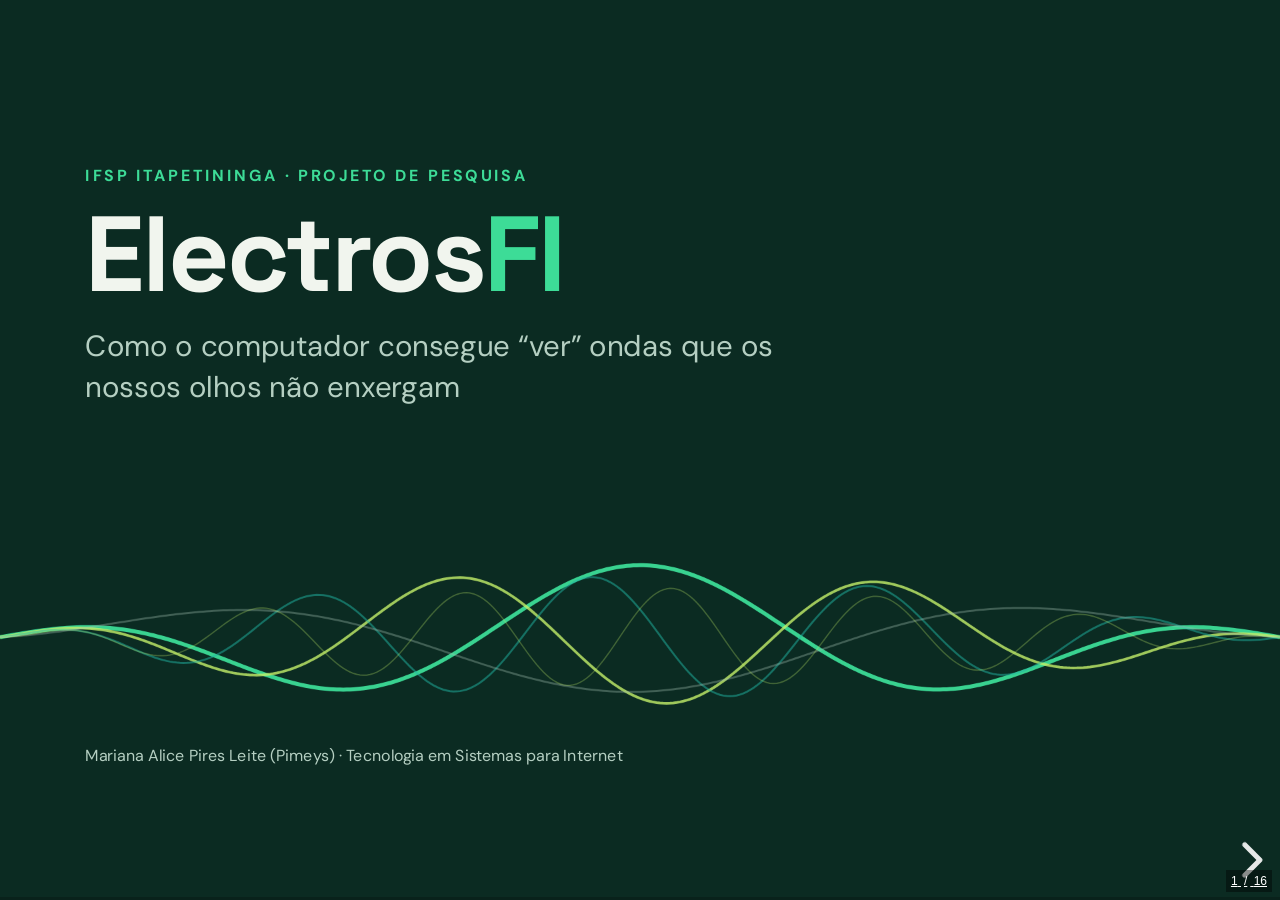
==== apresentacao.html @ 26f4701e "first commit" ====
<!doctype html>
<html lang="pt-BR">
<head>
  <meta charset="utf-8">
  <meta name="viewport" content="width=device-width, initial-scale=1">
  <title>ElectrosFI · Palestra para o Ensino Médio</title>
  <link rel="stylesheet" href="vendor/reveal/reset.css">
  <link rel="stylesheet" href="vendor/reveal/reveal.css">
  <link rel="stylesheet" href="assets/fontes.css">
  <link rel="stylesheet" href="assets/tema.css">
</head>
<body>
  <div class="reveal">
    <div class="slides">
      <section data-markdown>
<textarea data-template>
<!-- .slide: class="escuro capa" data-background-color="#0B2B22" -->

<div class="fundo-ondas"><canvas class="ondas-fundo" width="1920" height="1080" aria-hidden="true"></canvas></div>

<p class="eyebrow">IFSP Itapetininga · Projeto de pesquisa</p>

<h1 class="titulo-capa">Electros<span class="menta">FI</span></h1>

<p class="subtitulo">Como o computador consegue “ver” ondas que os nossos olhos não enxergam</p>

<p class="rodape">Mariana Alice Pires Leite (Pimeys) · Tecnologia em Sistemas para Internet</p>

Note:
(30 segundos) Oi gente, eu sou a Mariana, mas todo mundo me chama de Pimeys. Eu estudo Sistemas para Internet aqui no IFSP e faço parte de um projeto de pesquisa chamado ElectrosFI. Nos próximos quinze minutos eu vou mostrar como a gente faz o computador enxergar ondas que são invisíveis pra gente, e no final vocês vão ver ele funcionando de verdade.

---

<!-- .slide: class="destaque" data-background-color="#3DDC97" -->

<p class="eyebrow">Pergunta pra começar</p>

# Levanta a mão quem usou Wi-Fi hoje!

<p class="fragment grande">E quem mandou mensagem no celular? Ouviu rádio? Esquentou comida no micro-ondas?</p>

<p class="fragment caveat">Então você já usou ondas eletromagnéticas hoje.</p>

Note:
(45 segundos) Começo pedindo pra levantarem a mão. Quem usou Wi-Fi hoje? Depois clico e pergunto do celular, do rádio e do micro-ondas, deixando a turma ir levantando a mão. No último clique aparece a frase final e eu falo que todo mundo aqui já usou ondas eletromagnéticas hoje, mesmo sem perceber, e que o ElectrosFI é justamente sobre essas ondas.

---

<!-- .slide: class="claro" data-background-color="#F1F5EE" -->

<p class="eyebrow">O que são</p>

## Ondas invisíveis estão em todo lugar

<p class="lead">São energia viajando pelo espaço na velocidade da luz. O que muda de uma para outra é o tamanho da onda.</p>

<div class="espectro">
<div class="espectro-legenda"><span>ondas gigantes</span><span>ondas pequeninas</span></div>
<div class="espectro-barra"></div>
<div class="grade g5">
<div class="cartao"><h3>Rádio</h3><p>Estações de rádio e TV</p></div>
<div class="cartao realce"><h3>Micro-ondas</h3><p>Wi-Fi, celular e o forno</p></div>
<div class="cartao"><h3>Infravermelho</h3><p>Controle remoto e calor</p></div>
<div class="cartao"><h3>Luz visível</h3><p>Tudo o que você enxerga</p></div>
<div class="cartao"><h3>Raio-X</h3><p>Exames no hospital</p></div>
</div>
</div>

Note:
(45 segundos) Aqui eu mostro que rádio, Wi-Fi, controle remoto, a luz que a gente vê e o raio-X são todos a mesma coisa, ondas eletromagnéticas. A diferença é só o tamanho da onda. A luz visível é só esse pedacinho colorido da barra, então a maior parte dessas ondas a gente nem consegue ver. Destaco o Wi-Fi e o celular, que ficam na faixa das micro-ondas, porque foi o que eles acabaram de levantar a mão.

---

<!-- .slide: class="escuro" data-background-color="#0B2B22" -->

<p class="eyebrow">O problema</p>

## Testar na vida real custa caro

<div class="grade g2">
<div class="cartao">
<h3>Laboratório real</h3>
<p>Fabricar a peça, medir, descobrir que errou e fabricar tudo de novo.</p>
<span class="pill lima">Demora e gasta dinheiro</span>
</div>
<div class="cartao realce">
<h3>Laboratório virtual</h3>
<p>Desenhar no computador, simular, ajustar e simular de novo.</p>
<span class="pill">Testa quantas vezes quiser</span>
</div>
</div>

<p class="lead">Antenas, chips e fibras ópticas são simulados antes de existirem. <b>É isso que o ElectrosFI faz.</b></p>

Note:
(45 segundos) Imagina que vocês querem criar uma antena nova ou o cabo de fibra óptica que leva internet pra casa de vocês. Dá pra fabricar, testar e torcer pra dar certo, mas se der errado tem que fazer tudo de novo e isso custa tempo e dinheiro. Por isso engenheiros e cientistas usam simulação, que é como um laboratório dentro do computador onde dá pra errar à vontade. O ElectrosFI é um desses laboratórios virtuais.

---

<!-- .slide: class="escuro" data-background-color="#0B2B22" -->

<div class="lado-a-lado">
<div>
<p class="eyebrow">Como o computador faz</p>
<h2>Ele divide o espaço em blocos</h2>
<p class="lead">As ondas seguem quatro regras da física, as <b>Equações de Maxwell</b>. O computador corta o espaço em quadradinhos, igual ao mundo do Minecraft, e calcula cada bloco, um instante depois do outro.</p>
<p class="nota">No ElectrosFI, o 2D usa o método FDTD (biblioteca Meep) e o 3D usa o FEM (Gmsh e NGSolve).</p>
</div>
<figure>
<canvas class="sim sim-guia" width="120" height="68" aria-label="Simulação de uma onda presa num guia de onda reto"></canvas>
<figcaption><span class="ponto"></span> Rodando agora, a onda presa dentro de um guia de onda reto, o mesmo teste feito no ElectrosFI. Nas bordas, uma camada “de espuma” (PML) engole as ondas.</figcaption>
</figure>
</div>

Note:
(1 minuto e 15) As ondas obedecem a quatro equações bem famosas, as Equações de Maxwell. O computador não consegue resolver isso para o espaço inteiro de uma vez, então ele corta o espaço em blocos pequenininhos, igual ao Minecraft, e calcula bloco por bloco, um instante depois do outro. Do lado está uma simulação de verdade rodando dentro do slide. A faixa mais clara no meio é um guia de onda reto, um caminho feito pra prender a luz, e dá pra ver a onda andando presa dentro dele. Foi esse o teste que usamos pra validar o ElectrosFI em 2D, seguindo o tutorial oficial do Meep. Nas bordas a onda some porque existe uma camada que absorve tudo, chamada PML, que funciona como a espuma de um estúdio de música, impedindo o eco. No ElectrosFI o 2D usa o método FDTD, com a biblioteca Meep, e o 3D usa o método dos elementos finitos, com Gmsh e NGSolve.

---

<!-- .slide: class="claro" data-background-color="#F1F5EE" -->

<div class="lado-a-lado">
<div>
<p class="eyebrow">Por que precisa de um supercomputador?</p>
<h2>Em 3D, a conta explode</h2>
<p class="lead">Quanto mais detalhe a peça precisa, menores ficam os blocos e maior fica a malha. Em 3D isso cresce em todas as direções ao mesmo tempo.</p>
<div class="cartao inverso">
<p class="eyebrow">Resultado</p>
<p class="frase-forte">Uma simulação 3D bem detalhada pode exigir mais memória e processamento do que um computador comum tem.</p>
</div>
</div>
<figure>
<canvas class="sim malha-refina" width="792" height="446" aria-label="Animação de uma malha ficando cada vez mais fina"></canvas>
<figcaption><span class="ponto"></span> A mesma peça desenhada com blocos cada vez menores. Mais detalhe, mais blocos para calcular.</figcaption>
</figure>
</div>

Note:
(45 segundos) Na animação, a mesma peça redonda vai sendo desenhada com blocos cada vez menores. Com blocos grandes ela fica quadrada e feia, com blocos pequenos ela fica fiel, só que a quantidade de blocos cresce muito. Em 3D isso piora, porque cresce na largura, na altura e na profundidade ao mesmo tempo. Pergunto pra turma se o notebook ou o celular deles aguentaria isso, e explico que simulações 3D detalhadas podem precisar de bem mais memória e processamento do que um computador comum oferece. É aí que entra a próxima parte.

---

<!-- .slide: class="escuro" data-background-color="#0B2B22" -->

<p class="eyebrow">Então, o que é o ElectrosFI?</p>

## Um laboratório de ondas que abre no navegador

<div class="grade g3">
<div class="cartao">
<h3>Programa pago</h3>
<p>COMSOL e ANSYS. Licença cara e um computador muito potente.</p>
</div>
<div class="cartao">
<h3>Biblioteca de código</h3>
<p>Meep e NGSolve. Grátis, mas precisa instalar e usar pelo terminal.</p>
</div>
<div class="cartao realce">
<h3 class="menta">ElectrosFI</h3>
<p>Grátis, usa essas mesmas bibliotecas e abre direto no navegador.</p>
</div>
</div>

<p class="caveat">É tipo streaming, o filme roda longe e chega pronto na sua tela.</p>

Note:
(45 segundos) Hoje quem quer simular ondas tem dois caminhos. Ou paga caro por programas como COMSOL e ANSYS e ainda precisa de um computador muito forte, ou usa bibliotecas gratuitas como Meep e NGSolve, que são ótimas mas exigem instalar tudo e programar no terminal. O ElectrosFI junta o melhor dos dois. Ele usa essas bibliotecas gratuitas por baixo e entrega tudo pronto no navegador, num modelo chamado Software como Serviço, ou SaaS. Uso a comparação com streaming, o filme não fica guardado no celular deles, ele roda longe e chega pronto.

---

<!-- .slide: class="claro" data-background-color="#F1F5EE" -->

<p class="eyebrow">Por dentro</p>

## A viagem de uma simulação

<div class="fluxo">
<div class="cartao"><p class="passo">1</p><h3>A tela</h3><p>Você desenha a peça no navegador</p><p class="tec">Vue.js</p></div>
<span class="seta"></span>
<div class="cartao"><p class="passo">2</p><h3>O porteiro</h3><p>Recebe o pedido e manda para o lugar certo</p><p class="tec">Kong</p></div>
<span class="seta"></span>
<div class="cartao"><p class="passo">3</p><h3>O gerente</h3><p>Organiza o que precisa ser calculado</p><p class="tec">Node.js</p></div>
<span class="seta"></span>
<div class="cartao"><p class="passo">4</p><h3>As calculadoras</h3><p>Resolvem Maxwell em 2D ou em 3D</p><p class="tec">Python · Meep · NGSolve</p></div>
<span class="seta"></span>
<div class="cartao inverso"><p class="passo">5</p><h3>O resultado</h3><p>Volta como mapa de cores e fica guardado</p><p class="tec">MongoDB</p></div>
</div>

<p class="lead">Cada parte roda dentro de uma “caixinha” separada, chamada <b>contêiner Docker</b>. Guarda essa informação, ela vai ser importante.</p>

Note:
(1 minuto) O ElectrosFI é um sistema com várias partes, cada uma com um trabalho. A tela, feita em Vue.js, é onde a pessoa desenha. O Kong funciona como um porteiro, recebe os pedidos e manda pro lugar certo. O Node.js é o gerente que organiza o trabalho. As calculadoras são programas em Python, o Meep pra 2D e o NGSolve pra 3D. No fim o resultado volta como uma imagem colorida e fica guardado no banco de dados, o MongoDB. Cada parte roda numa caixinha separada chamada contêiner Docker, o que deixa o sistema funcionando igual em qualquer computador. Peço pra guardarem essa palavra, porque daqui a pouco ela vira o vilão da história.

---

<!-- .slide: class="escuro" data-background-color="#0B2B22" -->

<p class="eyebrow">O supercomputador do campus</p>

## Quatro servidores trabalhando juntos

<div class="grade g3">
<div class="cartao"><p class="numero">4</p><p>servidores Dell PowerEdge T550</p></div>
<div class="cartao"><p class="numero">64</p><p>núcleos de processamento Intel Xeon 4314</p></div>
<div class="cartao"><p class="numero">256 GB</p><p>de memória RAM</p></div>
</div>

<p class="lead">Cada servidor tem dois SSDs de 960 GB e roda Debian 12. Ligados em rede, eles formam um <b>cluster</b> de computação de alto desempenho (HPC).</p>

Note:
(45 segundos) Aqui no campus a gente tem um cluster, que é um grupo de computadores ligados em rede trabalhando como se fossem um só. São quatro servidores Dell PowerEdge, somando sessenta e quatro núcleos de processamento e duzentos e cinquenta e seis gigas de memória. Esses servidores foram adquiridos com um financiamento de pesquisa da SETEC do MEC e ficam aqui no IFSP. Um deles é o nó mestre, que conversa com a rede do campus, e os outros ficam numa rede interna só deles. Se der, vale convidar a turma pra conhecer a sala dos servidores depois.

---

<!-- .slide: class="escuro" data-background-color="#0B2B22" -->

<div class="lado-a-lado">
<div>
<p class="eyebrow">O plano</p>
<h2>Dividir para conquistar</h2>
<p class="lead">A simulação é cortada em pedaços e cada servidor calcula o seu pedaço <b>ao mesmo tempo</b>. Nas bordas, eles trocam mensagens para a onda continuar viajando. Essa conversa entre as máquinas se chama <b>MPI</b>.</p>
<p class="caveat pequena">Igual trabalho em grupo, cada um faz uma parte.</p>
</div>
<figure>
<canvas class="sim sim-servidores" width="792" height="446" aria-label="Simulação dividida entre três servidores"></canvas>
<figcaption><span class="ponto"></span> Cada cor é um servidor. A onda nasce no Servidor 1 e atravessa para os outros pelas bordas.</figcaption>
</figure>
</div>

Note:
(1 minuto) Esse é o segredo pra deixar tudo rápido. Em vez de um computador fazer tudo sozinho, a gente corta o espaço em pedaços e cada servidor cuida de um. Na animação dá pra ver a onda nascendo no pedaço do Servidor 1 e passando pros outros. Pra isso funcionar, as máquinas precisam conversar nas bordas, contando umas pras outras como a onda está ali, e essa conversa usa uma tecnologia chamada MPI. Os arquivos da simulação ficam numa pasta compartilhada entre todos, o NFS, e quem organiza a fila de trabalhos é o Slurm. Sugestão de dinâmica rápida, chamar três voluntários e pedir que cada um some uma fileira de números ao mesmo tempo, mostrando que em grupo termina antes.

---

<!-- .slide: class="claro" data-background-color="#F1F5EE" -->

<p class="eyebrow">Ciência de verdade</p>

## Nem tudo deu certo de primeira

<div class="grade g3">
<div class="cartao"><p class="status ok">✓ Deu certo</p><p>O ElectrosFI rodou 2D e 3D certinho em um computador só.</p></div>
<div class="cartao"><p class="status ok">✓ Deu certo</p><p>O cluster passou nos testes sozinho, com MPI, NFS e Slurm.</p></div>
<div class="cartao inverso"><p class="status alerta">! Travou</p><p>Juntando os dois, as caixinhas do Docker não conseguiam conversar entre servidores diferentes.</p></div>
</div>

<div class="cartao solucao">
<p><b>A solução em andamento</b> é trocar para o Apptainer, uma caixinha feita para supercomputadores, que conversa direto com a rede dos servidores e com o Slurm.</p>
</div>

Note:
(1 minuto) Essa parte eu gosto de contar porque mostra como a pesquisa funciona de verdade. Primeiro testamos o ElectrosFI num computador só e funcionou em 2D e em 3D. Depois testamos o cluster sozinho, a rede, o compartilhamento de arquivos e o Slurm, e também funcionou. Mas quando juntamos os dois, deu problema. Aquelas caixinhas do Docker são isoladas demais, cada uma só enxerga a rede do próprio computador, então as partes da simulação em servidores diferentes não conseguiam trocar mensagens pelo MPI, e ainda por cima o Docker deixa essa conversa mais lenta. Descobrir isso também é resultado, e virou trabalho apresentado em congresso. A saída que estamos seguindo é o Apptainer, um tipo de contêiner pensado pra supercomputadores. Mensagem pra turma, errar e entender o porquê faz parte da ciência.

---

<!-- .slide: class="escuro" data-background-color="#0B2B22" -->

<p class="eyebrow">Demonstração</p>

## Agora é ao vivo!

<div class="demo">
<div class="demo-passos">
<p class="destaque-menta">Prestem atenção em quatro coisas</p>
<div class="item"><span class="passo">1</span><p>Na área de desenho, criamos um guia de onda reto</p></div>
<div class="item"><span class="passo">2</span><p>Escolhemos o material e colocamos a fonte da onda</p></div>
<div class="item"><span class="passo">3</span><p>Mandamos simular e vemos a onda presa no guia</p></div>
<div class="item"><span class="passo">4</span><p>Abrimos o 3D, que ganha o eixo Z</p></div>
</div>
<div class="demo-janela">
<p class="icone grande-icone">▶</p>
<p>Trocar para a janela do ElectrosFI</p>
<p class="nota">Se a rede cair, rodar o vídeo gravado</p>
</div>
</div>

Note:
(2 minutos e meio) Antes de trocar de janela, leio as quatro coisas que eles devem observar, assim a turma sabe o que procurar. Entro com o login e abro o modo 2D. Mostro as partes da tela, as ferramentas, a lista de objetos, a área de desenho, o painel de propriedades e os materiais. Desenho o guia de onda reto, escolho o material, coloco a fonte e mando simular. Quando aparecer o resultado, comparo com a animação do slide da malha, a onda presa dentro do guia. Se der tempo, mostro a fonte com e sem a camada PML, porque sem ela a onda bate na borda e volta, bagunçando tudo. Depois abro o 3D, mostro que a tela é igual mas agora tem o eixo Z, e rodo pra mostrar o resultado com o método dos elementos finitos. Plano B, deixar no computador um vídeo curto gravado das simulações, caso a internet ou o servidor não respondam na hora.

---

<!-- .slide: class="claro" data-background-color="#F1F5EE" -->

<p class="eyebrow">O que vem por aí</p>

## Próximos passos

<div class="grade g2 proximos">
<div class="cartao"><p class="passo">1</p><h3>Rodar no cluster de verdade</h3><p>Adaptar a parte que faz as contas para usar o Apptainer e o Slurm, aproveitando os servidores que já foram testados.</p></div>
<div class="cartao realce"><p class="passo">2</p><h3>Otimizar os métodos numéricos</h3><p>O <b>Thomas</b> está integrando o <b>CUCO</b> para otimizar os métodos numéricos do ElectrosFI.</p></div>
<div class="cartao"><p class="passo">3</p><h3>Código aberto</h3><p>Publicar o repositório no GitHub para outras pessoas usarem, conferirem e ajudarem, seguindo a Ciência Aberta.</p></div>
<div class="cartao"><p class="passo">4</p><h3>Aberto para a comunidade</h3><p>Disponibilizar o simulador para estudantes e pesquisadores usarem direto do navegador.</p></div>
</div>

Note:
(1 minuto) Pra fechar a parte técnica, conto o que vem agora. O primeiro passo é adaptar a parte do ElectrosFI que faz as contas pra rodar no cluster usando o Apptainer e o Slurm, e também estamos avaliando ambientes Conda. Em paralelo, o Thomas está integrando o CUCO pra otimizar os métodos numéricos do simulador — ele vai explicar melhor no próximo slide. Também queremos publicar o código no GitHub, porque toda a documentação já foi pensada pra que outras pessoas consigam continuar o projeto, e no fim deixar o simulador disponível pra estudantes e pesquisadores usarem direto pelo navegador.

---

<!-- .slide: class="escuro" data-background-color="#0B2B22" -->

<p class="eyebrow">Com a palavra, Thomas</p>

## CUCO: o que é e como se aplica?

<div class="grade g2">
<div class="cartao realce"><h3>O que é o CUCO?</h3><p>Thomas apresenta a ideia e o papel do CUCO.</p></div>
<div class="cartao"><h3>Como entra no ElectrosFI?</h3><p>Integração aos métodos numéricos do simulador para otimizar os cálculos.</p></div>
</div>

Note:
(1 minuto) Passo a palavra ao Thomas para explicar, com suas próprias palavras, o que é o CUCO e que papel ele cumpre. Em seguida, ele mostra em que etapa dos métodos numéricos do ElectrosFI a integração acontece e como ela busca otimizar os cálculos. Se a integração ainda estiver em desenvolvimento, deixe claro que se trata de um trabalho em andamento.

---

<!-- .slide: class="escuro" data-background-color="#0B2B22" -->

<p class="eyebrow">Quem faz</p>

## Pesquisa feita aqui no IFSP

<div class="grade g3">
<div class="cartao"><h3>Mariana (Pimeys)</h3><p>Estudante de TSI, bolsista de Iniciação Tecnológica do CNPq</p></div>
<div class="cartao"><h3>Helber Henrique</h3><p>Estudante de TSI</p></div>
<div class="cartao"><h3>Prof. Dr. Carlos Henrique</h3><p>Orientador do projeto</p></div>
</div>

<div class="linha-apoio"><span class="pill claro-pill">Apoio CNPq · FAPESP · SETEC/MEC</span><p>Apresentado no Congresso de Iniciação Científica do IFSP, no Congresso de Iniciação Científica da Unicamp e no CONICT</p></div>

<p class="caveat">E vocês também podem fazer pesquisa aqui!</p>

Note:
(45 segundos) Apresento rapidinho quem faz o projeto. Eu, o Helber, que também estuda Sistemas para Internet, e o professor Carlos, que orienta a pesquisa. Minha bolsa é de Iniciação Tecnológica do CNPq e os servidores do cluster vieram de um financiamento da SETEC do MEC. O ElectrosFI já foi apresentado no congresso de iniciação científica aqui do campus, na Unicamp e no CONICT. A mensagem mais importante é que eu comecei como estudante igual a eles, e no IFSP dá pra entrar em projetos de pesquisa com bolsa. Vale falar pra procurarem os professores se tiverem interesse.

---

<!-- .slide: class="escuro capa" data-background-color="#0B2B22" -->

<div class="fundo-ondas"><canvas class="ondas-fundo" width="1920" height="1080" aria-hidden="true"></canvas></div>

<h1 class="titulo-capa">Obrigada!</h1>

<p class="subtitulo menta forte">Perguntas?</p>

<p class="contato">alice.mariana@aluno.ifsp.edu.br</p>

<p class="rodape">ElectrosFI · IFSP Câmpus Itapetininga</p>

Note:
(45 segundos) Agradeço e abro pra perguntas. Se ninguém perguntar, puxo uma pergunta minha, por exemplo, onde mais vocês acham que daria pra usar uma simulação dessas, e cito exemplos como antenas de celular, fibras ópticas e sensores.

</textarea>
</section>
    </div>
  </div>

  <script src="vendor/reveal/reveal.js"></script>
  <script src="vendor/reveal/plugin/markdown/markdown.js"></script>
  <script src="vendor/reveal/plugin/notes/notes.js"></script>
  <script src="assets/ondas.js"></script>
  <script>
    // Aberto direto do arquivo (duplo clique), o navegador bloqueia a leitura do slides.md.
    var precisaServidor = location.protocol === "file:" && document.querySelector('section[data-markdown="slides.md"]');
    if (precisaServidor) {
      var aviso = document.createElement("div");
      aviso.className = "aviso-arquivo";
      aviso.innerHTML = '<div><h1>Quase lá!</h1>' +
        '<p>O <code>index.html</code> precisa de um servidor local para ler o <code>slides.md</code>.</p>' +
        '<p>Para abrir com duplo clique, use o arquivo <code>apresentacao.html</code> (gerado com <code>python3 build.py</code>).</p>' +
        '<p>Ou rode <code>python3 -m http.server 8000</code> nesta pasta e acesse <code>http://localhost:8000</code>.</p>' +
        '<p>Veja o README.md para mais detalhes.</p></div>';
      document.body.appendChild(aviso);
    } else {
      Reveal.initialize({
        width: 1920,
        height: 1080,
        margin: 0,
        center: false,
        hash: true,
        slideNumber: "c/t",
        transition: "fade",
        backgroundTransition: "fade",
        pdfSeparateFragments: false,
        plugins: [RevealMarkdown, RevealNotes]
      }).then(function () {
        Ondas.iniciar(Reveal);
      });
    }
  </script>
</body>
</html>
---- vendor/reveal/reveal.css ----
/**
 * reveal.js 5.2.0
 * https://revealjs.com
 * MIT licensed
 *
 * Copyright (C) 2011-2024 Hakim El Hattab, https://hakim.se
 */

.reveal .r-stretch,.reveal .stretch{max-width:none;max-height:none}.reveal pre.r-stretch code,.reveal pre.stretch code{height:100%;max-height:100%;box-sizing:border-box}.reveal .r-fit-text{display:inline-block;white-space:nowrap}.reveal .r-stack{display:grid;grid-template-rows:100%}.reveal .r-stack>*{grid-area:1/1;margin:auto}.reveal .r-hstack,.reveal .r-vstack{display:flex}.reveal .r-hstack img,.reveal .r-hstack video,.reveal .r-vstack img,.reveal .r-vstack video{min-width:0;min-height:0;object-fit:contain}.reveal .r-vstack{flex-direction:column;align-items:center;justify-content:center}.reveal .r-hstack{flex-direction:row;align-items:center;justify-content:center}.reveal .items-stretch{align-items:stretch}.reveal .items-start{align-items:flex-start}.reveal .items-center{align-items:center}.reveal .items-end{align-items:flex-end}.reveal .justify-between{justify-content:space-between}.reveal .justify-around{justify-content:space-around}.reveal .justify-start{justify-content:flex-start}.reveal .justify-center{justify-content:center}.reveal .justify-end{justify-content:flex-end}html.reveal-full-page{width:100%;height:100%;height:100vh;height:calc(var(--vh,1vh) * 100);height:100dvh;overflow:hidden}.reveal-viewport{height:100%;overflow:hidden;position:relative;line-height:1;margin:0;background-color:#fff;color:#000;--r-controls-spacing:12px;--r-overlay-header-height:40px;--r-overlay-margin:0px;--r-overlay-padding:6px;--r-overlay-gap:5px}@media screen and (max-width:1024px),(max-height:768px){.reveal-viewport{--r-overlay-header-height:26px}}.reveal-viewport:fullscreen{top:0!important;left:0!important;width:100%!important;height:100%!important;transform:none!important}.reveal .fragment{transition:all .2s ease}.reveal .fragment:not(.custom){opacity:0;visibility:hidden;will-change:opacity}.reveal .fragment.visible{opacity:1;visibility:inherit}.reveal .fragment.disabled{transition:none}.reveal .fragment.grow{opacity:1;visibility:inherit}.reveal .fragment.grow.visible{transform:scale(1.3)}.reveal .fragment.shrink{opacity:1;visibility:inherit}.reveal .fragment.shrink.visible{transform:scale(.7)}.reveal .fragment.zoom-in{transform:scale(.1)}.reveal .fragment.zoom-in.visible{transform:none}.reveal .fragment.fade-out{opacity:1;visibility:inherit}.reveal .fragment.fade-out.visible{opacity:0;visibility:hidden}.reveal .fragment.semi-fade-out{opacity:1;visibility:inherit}.reveal .fragment.semi-fade-out.visible{opacity:.5;visibility:inherit}.reveal .fragment.strike{opacity:1;visibility:inherit}.reveal .fragment.strike.visible{text-decoration:line-through}.reveal .fragment.fade-up{transform:translate(0,40px)}.reveal .fragment.fade-up.visible{transform:translate(0,0)}.reveal .fragment.fade-down{transform:translate(0,-40px)}.reveal .fragment.fade-down.visible{transform:translate(0,0)}.reveal .fragment.fade-right{transform:translate(-40px,0)}.reveal .fragment.fade-right.visible{transform:translate(0,0)}.reveal .fragment.fade-left{transform:translate(40px,0)}.reveal .fragment.fade-left.visible{transform:translate(0,0)}.reveal .fragment.current-visible,.reveal .fragment.fade-in-then-out{opacity:0;visibility:hidden}.reveal .fragment.current-visible.current-fragment,.reveal .fragment.fade-in-then-out.current-fragment{opacity:1;visibility:inherit}.reveal .fragment.fade-in-then-semi-out{opacity:0;visibility:hidden}.reveal .fragment.fade-in-then-semi-out.visible{opacity:.5;visibility:inherit}.reveal .fragment.fade-in-then-semi-out.current-fragment{opacity:1;visibility:inherit}.reveal .fragment.highlight-blue,.reveal .fragment.highlight-current-blue,.reveal .fragment.highlight-current-green,.reveal .fragment.highlight-current-red,.reveal .fragment.highlight-green,.reveal .fragment.highlight-red{opacity:1;visibility:inherit}.reveal .fragment.highlight-red.visible{color:#ff2c2d}.reveal .fragment.highlight-green.visible{color:#17ff2e}.reveal .fragment.highlight-blue.visible{color:#1b91ff}.reveal .fragment.highlight-current-red.current-fragment{color:#ff2c2d}.reveal .fragment.highlight-current-green.current-fragment{color:#17ff2e}.reveal .fragment.highlight-current-blue.current-fragment{color:#1b91ff}.reveal:after{content:"";font-style:italic}.reveal iframe{z-index:1}.reveal a{position:relative}@keyframes bounce-right{0%,10%,25%,40%,50%{transform:translateX(0)}20%{transform:translateX(10px)}30%{transform:translateX(-5px)}}@keyframes bounce-left{0%,10%,25%,40%,50%{transform:translateX(0)}20%{transform:translateX(-10px)}30%{transform:translateX(5px)}}@keyframes bounce-down{0%,10%,25%,40%,50%{transform:translateY(0)}20%{transform:translateY(10px)}30%{transform:translateY(-5px)}}.reveal .controls{display:none;position:absolute;top:auto;bottom:var(--r-controls-spacing);right:var(--r-controls-spacing);left:auto;z-index:11;color:#000;pointer-events:none;font-size:10px}.reveal .controls button{position:absolute;padding:0;background-color:transparent;border:0;outline:0;cursor:pointer;color:currentColor;transform:scale(.9999);transition:color .2s ease,opacity .2s ease,transform .2s ease;z-index:2;pointer-events:auto;font-size:inherit;visibility:hidden;opacity:0;-webkit-appearance:none;-webkit-tap-highlight-color:transparent}.reveal .controls .controls-arrow:after,.reveal .controls .controls-arrow:before{content:"";position:absolute;top:0;left:0;width:2.6em;height:.5em;border-radius:.25em;background-color:currentColor;transition:all .15s ease,background-color .8s ease;transform-origin:.2em 50%;will-change:transform}.reveal .controls .controls-arrow{position:relative;width:3.6em;height:3.6em}.reveal .controls .controls-arrow:before{transform:translateX(.5em) translateY(1.55em) rotate(45deg)}.reveal .controls .controls-arrow:after{transform:translateX(.5em) translateY(1.55em) rotate(-45deg)}.reveal .controls .controls-arrow:hover:before{transform:translateX(.5em) translateY(1.55em) rotate(40deg)}.reveal .controls .controls-arrow:hover:after{transform:translateX(.5em) translateY(1.55em) rotate(-40deg)}.reveal .controls .controls-arrow:active:before{transform:translateX(.5em) translateY(1.55em) rotate(36deg)}.reveal .controls .controls-arrow:active:after{transform:translateX(.5em) translateY(1.55em) rotate(-36deg)}.reveal .controls .navigate-left{right:6.4em;bottom:3.2em;transform:translateX(-10px)}.reveal .controls .navigate-left.highlight{animation:bounce-left 2s 50 both ease-out}.reveal .controls .navigate-right{right:0;bottom:3.2em;transform:translateX(10px)}.reveal .controls .navigate-right .controls-arrow{transform:rotate(180deg)}.reveal .controls .navigate-right.highlight{animation:bounce-right 2s 50 both ease-out}.reveal .controls .navigate-up{right:3.2em;bottom:6.4em;transform:translateY(-10px)}.reveal .controls .navigate-up .controls-arrow{transform:rotate(90deg)}.reveal .controls .navigate-down{right:3.2em;bottom:-1.4em;padding-bottom:1.4em;transform:translateY(10px)}.reveal .controls .navigate-down .controls-arrow{transform:rotate(-90deg)}.reveal .controls .navigate-down.highlight{animation:bounce-down 2s 50 both ease-out}.reveal .controls[data-controls-back-arrows=faded] .navigate-up.enabled{opacity:.3}.reveal .controls[data-controls-back-arrows=faded] .navigate-up.enabled:hover{opacity:1}.reveal .controls[data-controls-back-arrows=hidden] .navigate-up.enabled{opacity:0;visibility:hidden}.reveal .controls .enabled{visibility:visible;opacity:.9;cursor:pointer;transform:none}.reveal .controls .enabled.fragmented{opacity:.5}.reveal .controls .enabled.fragmented:hover,.reveal .controls .enabled:hover{opacity:1}.reveal:not(.rtl) .controls[data-controls-back-arrows=faded] .navigate-left.enabled{opacity:.3}.reveal:not(.rtl) .controls[data-controls-back-arrows=faded] .navigate-left.enabled:hover{opacity:1}.reveal:not(.rtl) .controls[data-controls-back-arrows=hidden] .navigate-left.enabled{opacity:0;visibility:hidden}.reveal.rtl .controls[data-controls-back-arrows=faded] .navigate-right.enabled{opacity:.3}.reveal.rtl .controls[data-controls-back-arrows=faded] .navigate-right.enabled:hover{opacity:1}.reveal.rtl .controls[data-controls-back-arrows=hidden] .navigate-right.enabled{opacity:0;visibility:hidden}.reveal[data-navigation-mode=linear].has-horizontal-slides .navigate-down,.reveal[data-navigation-mode=linear].has-horizontal-slides .navigate-up{display:none}.reveal:not(.has-vertical-slides) .controls .navigate-left,.reveal[data-navigation-mode=linear].has-horizontal-slides .navigate-left{bottom:1.4em;right:5.5em}.reveal:not(.has-vertical-slides) .controls .navigate-right,.reveal[data-navigation-mode=linear].has-horizontal-slides .navigate-right{bottom:1.4em;right:.5em}.reveal:not(.has-horizontal-slides) .controls .navigate-up{right:1.4em;bottom:5em}.reveal:not(.has-horizontal-slides) .controls .navigate-down{right:1.4em;bottom:.5em}.reveal.has-dark-background .controls{color:#fff}.reveal.has-light-background .controls{color:#000}.reveal.no-hover .controls .controls-arrow:active:before,.reveal.no-hover .controls .controls-arrow:hover:before{transform:translateX(.5em) translateY(1.55em) rotate(45deg)}.reveal.no-hover .controls .controls-arrow:active:after,.reveal.no-hover .controls .controls-arrow:hover:after{transform:translateX(.5em) translateY(1.55em) rotate(-45deg)}@media screen and (min-width:500px){.reveal-viewport{--r-controls-spacing:0.8em}.reveal .controls[data-controls-layout=edges]{top:0;right:0;bottom:0;left:0}.reveal .controls[data-controls-layout=edges] .navigate-down,.reveal .controls[data-controls-layout=edges] .navigate-left,.reveal .controls[data-controls-layout=edges] .navigate-right,.reveal .controls[data-controls-layout=edges] .navigate-up{bottom:auto;right:auto}.reveal .controls[data-controls-layout=edges] .navigate-left{top:50%;left:var(--r-controls-spacing);margin-top:-1.8em}.reveal .controls[data-controls-layout=edges] .navigate-right{top:50%;right:var(--r-controls-spacing);margin-top:-1.8em}.reveal .controls[data-controls-layout=edges] .navigate-up{top:var(--r-controls-spacing);left:50%;margin-left:-1.8em}.reveal .controls[data-controls-layout=edges] .navigate-down{bottom:calc(var(--r-controls-spacing) - 1.4em + .3em);left:50%;margin-left:-1.8em}}.reveal .progress{position:absolute;display:none;height:3px;width:100%;bottom:0;left:0;z-index:10;background-color:rgba(0,0,0,.2);color:#fff}.reveal .progress:after{content:"";display:block;position:absolute;height:10px;width:100%;top:-10px}.reveal .progress span{display:block;height:100%;width:100%;background-color:currentColor;transition:transform .8s cubic-bezier(.26,.86,.44,.985);transform-origin:0 0;transform:scaleX(0)}.reveal .slide-number{position:absolute;display:block;right:8px;bottom:8px;z-index:31;font-family:Helvetica,sans-serif;font-size:12px;line-height:1;color:#fff;background-color:rgba(0,0,0,.4);padding:5px}.reveal .slide-number a{color:currentColor}.reveal .slide-number-delimiter{margin:0 3px}.reveal{position:relative;width:100%;height:100%;overflow:hidden;touch-action:pinch-zoom}.reveal.embedded{touch-action:pan-y}.reveal.embedded.is-vertical-slide{touch-action:none}.reveal .slides{position:absolute;width:100%;height:100%;top:0;right:0;bottom:0;left:0;margin:auto;pointer-events:none;overflow:visible;z-index:1;text-align:center;perspective:600px;perspective-origin:50% 40%}.reveal .slides>section{perspective:600px}.reveal .slides>section,.reveal .slides>section>section{display:none;position:absolute;width:100%;pointer-events:auto;z-index:10;transform-style:flat;transition:transform-origin .8s cubic-bezier(.26,.86,.44,.985),transform .8s cubic-bezier(.26,.86,.44,.985),visibility .8s cubic-bezier(.26,.86,.44,.985),opacity .8s cubic-bezier(.26,.86,.44,.985)}.reveal[data-transition-speed=fast] .slides section{transition-duration:.4s}.reveal[data-transition-speed=slow] .slides section{transition-duration:1.2s}.reveal .slides section[data-transition-speed=fast]{transition-duration:.4s}.reveal .slides section[data-transition-speed=slow]{transition-duration:1.2s}.reveal .slides>section.stack{padding-top:0;padding-bottom:0;pointer-events:none;height:100%}.reveal .slides>section.present,.reveal .slides>section>section.present{display:block;z-index:11;opacity:1}.reveal .slides>section:empty,.reveal .slides>section>section:empty,.reveal .slides>section>section[data-background-interactive],.reveal .slides>section[data-background-interactive]{pointer-events:none}.reveal.center,.reveal.center .slides,.reveal.center .slides section{min-height:0!important}.reveal .slides>section:not(.present),.reveal .slides>section>section:not(.present){pointer-events:none}.reveal.overview .slides>section,.reveal.overview .slides>section>section{pointer-events:auto}.reveal .slides>section.future,.reveal .slides>section.future>section,.reveal .slides>section.past,.reveal .slides>section.past>section,.reveal .slides>section>section.future,.reveal .slides>section>section.past{opacity:0}.reveal .slides>section[data-transition=slide].past,.reveal .slides>section[data-transition~=slide-out].past,.reveal.slide .slides>section:not([data-transition]).past{transform:translate(-150%,0)}.reveal .slides>section[data-transition=slide].future,.reveal .slides>section[data-transition~=slide-in].future,.reveal.slide .slides>section:not([data-transition]).future{transform:translate(150%,0)}.reveal .slides>section>section[data-transition=slide].past,.reveal .slides>section>section[data-transition~=slide-out].past,.reveal.slide .slides>section>section:not([data-transition]).past{transform:translate(0,-150%)}.reveal .slides>section>section[data-transition=slide].future,.reveal .slides>section>section[data-transition~=slide-in].future,.reveal.slide .slides>section>section:not([data-transition]).future{transform:translate(0,150%)}.reveal .slides>section[data-transition=linear].past,.reveal .slides>section[data-transition~=linear-out].past,.reveal.linear .slides>section:not([data-transition]).past{transform:translate(-150%,0)}.reveal .slides>section[data-transition=linear].future,.reveal .slides>section[data-transition~=linear-in].future,.reveal.linear .slides>section:not([data-transition]).future{transform:translate(150%,0)}.reveal .slides>section>section[data-transition=linear].past,.reveal .slides>section>section[data-transition~=linear-out].past,.reveal.linear .slides>section>section:not([data-transition]).past{transform:translate(0,-150%)}.reveal .slides>section>section[data-transition=linear].future,.reveal .slides>section>section[data-transition~=linear-in].future,.reveal.linear .slides>section>section:not([data-transition]).future{transform:translate(0,150%)}.reveal .slides section[data-transition=default].stack,.reveal.default .slides section.stack{transform-style:preserve-3d}.reveal .slides>section[data-transition=default].past,.reveal .slides>section[data-transition~=default-out].past,.reveal.default .slides>section:not([data-transition]).past{transform:translate3d(-100%,0,0) rotateY(-90deg) translate3d(-100%,0,0)}.reveal .slides>section[data-transition=default].future,.reveal .slides>section[data-transition~=default-in].future,.reveal.default .slides>section:not([data-transition]).future{transform:translate3d(100%,0,0) rotateY(90deg) translate3d(100%,0,0)}.reveal .slides>section>section[data-transition=default].past,.reveal .slides>section>section[data-transition~=default-out].past,.reveal.default .slides>section>section:not([data-transition]).past{transform:translate3d(0,-300px,0) rotateX(70deg) translate3d(0,-300px,0)}.reveal .slides>section>section[data-transition=default].future,.reveal .slides>section>section[data-transition~=default-in].future,.reveal.default .slides>section>section:not([data-transition]).future{transform:translate3d(0,300px,0) rotateX(-70deg) translate3d(0,300px,0)}.reveal .slides section[data-transition=convex].stack,.reveal.convex .slides section.stack{transform-style:preserve-3d}.reveal .slides>section[data-transition=convex].past,.reveal .slides>section[data-transition~=convex-out].past,.reveal.convex .slides>section:not([data-transition]).past{transform:translate3d(-100%,0,0) rotateY(-90deg) translate3d(-100%,0,0)}.reveal .slides>section[data-transition=convex].future,.reveal .slides>section[data-transition~=convex-in].future,.reveal.convex .slides>section:not([data-transition]).future{transform:translate3d(100%,0,0) rotateY(90deg) translate3d(100%,0,0)}.reveal .slides>section>section[data-transition=convex].past,.reveal .slides>section>section[data-transition~=convex-out].past,.reveal.convex .slides>section>section:not([data-transition]).past{transform:translate3d(0,-300px,0) rotateX(70deg) translate3d(0,-300px,0)}.reveal .slides>section>section[data-transition=convex].future,.reveal .slides>section>section[data-transition~=convex-in].future,.reveal.convex .slides>section>section:not([data-transition]).future{transform:translate3d(0,300px,0) rotateX(-70deg) translate3d(0,300px,0)}.reveal .slides section[data-transition=concave].stack,.reveal.concave .slides section.stack{transform-style:preserve-3d}.reveal .slides>section[data-transition=concave].past,.reveal .slides>section[data-transition~=concave-out].past,.reveal.concave .slides>section:not([data-transition]).past{transform:translate3d(-100%,0,0) rotateY(90deg) translate3d(-100%,0,0)}.reveal .slides>section[data-transition=concave].future,.reveal .slides>section[data-transition~=concave-in].future,.reveal.concave .slides>section:not([data-transition]).future{transform:translate3d(100%,0,0) rotateY(-90deg) translate3d(100%,0,0)}.reveal .slides>section>section[data-transition=concave].past,.reveal .slides>section>section[data-transition~=concave-out].past,.reveal.concave .slides>section>section:not([data-transition]).past{transform:translate3d(0,-80%,0) rotateX(-70deg) translate3d(0,-80%,0)}.reveal .slides>section>section[data-transition=concave].future,.reveal .slides>section>section[data-transition~=concave-in].future,.reveal.concave .slides>section>section:not([data-transition]).future{transform:translate3d(0,80%,0) rotateX(70deg) translate3d(0,80%,0)}.reveal .slides section[data-transition=zoom],.reveal.zoom .slides section:not([data-transition]){transition-timing-function:ease}.reveal .slides>section[data-transition=zoom].past,.reveal .slides>section[data-transition~=zoom-out].past,.reveal.zoom .slides>section:not([data-transition]).past{visibility:hidden;transform:scale(16)}.reveal .slides>section[data-transition=zoom].future,.reveal .slides>section[data-transition~=zoom-in].future,.reveal.zoom .slides>section:not([data-transition]).future{visibility:hidden;transform:scale(.2)}.reveal .slides>section>section[data-transition=zoom].past,.reveal .slides>section>section[data-transition~=zoom-out].past,.reveal.zoom .slides>section>section:not([data-transition]).past{transform:scale(16)}.reveal .slides>section>section[data-transition=zoom].future,.reveal .slides>section>section[data-transition~=zoom-in].future,.reveal.zoom .slides>section>section:not([data-transition]).future{transform:scale(.2)}.reveal.cube .slides{perspective:1300px}.reveal.cube .slides section{padding:30px;min-height:700px;backface-visibility:hidden;box-sizing:border-box;transform-style:preserve-3d}.reveal.center.cube .slides section{min-height:0}.reveal.cube .slides section:not(.stack):before{content:"";position:absolute;display:block;width:100%;height:100%;left:0;top:0;background:rgba(0,0,0,.1);border-radius:4px;transform:translateZ(-20px)}.reveal.cube .slides section:not(.stack):after{content:"";position:absolute;display:block;width:90%;height:30px;left:5%;bottom:0;background:0 0;z-index:1;border-radius:4px;box-shadow:0 95px 25px rgba(0,0,0,.2);transform:translateZ(-90px) rotateX(65deg)}.reveal.cube .slides>section.stack{padding:0;background:0 0}.reveal.cube .slides>section.past{transform-origin:100% 0;transform:translate3d(-100%,0,0) rotateY(-90deg)}.reveal.cube .slides>section.future{transform-origin:0 0;transform:translate3d(100%,0,0) rotateY(90deg)}.reveal.cube .slides>section>section.past{transform-origin:0 100%;transform:translate3d(0,-100%,0) rotateX(90deg)}.reveal.cube .slides>section>section.future{transform-origin:0 0;transform:translate3d(0,100%,0) rotateX(-90deg)}.reveal.page .slides{perspective-origin:0 50%;perspective:3000px}.reveal.page .slides section{padding:30px;min-height:700px;box-sizing:border-box;transform-style:preserve-3d}.reveal.page .slides section.past{z-index:12}.reveal.page .slides section:not(.stack):before{content:"";position:absolute;display:block;width:100%;height:100%;left:0;top:0;background:rgba(0,0,0,.1);transform:translateZ(-20px)}.reveal.page .slides section:not(.stack):after{content:"";position:absolute;display:block;width:90%;height:30px;left:5%;bottom:0;background:0 0;z-index:1;border-radius:4px;box-shadow:0 95px 25px rgba(0,0,0,.2);transform:translateZ(-90px) rotateX(65deg)}.reveal.page .slides>section.stack{padding:0;background:0 0}.reveal.page .slides>section.past{transform-origin:0 0;transform:translate3d(-40%,0,0) rotateY(-80deg)}.reveal.page .slides>section.future{transform-origin:100% 0;transform:translate3d(0,0,0)}.reveal.page .slides>section>section.past{transform-origin:0 0;transform:translate3d(0,-40%,0) rotateX(80deg)}.reveal.page .slides>section>section.future{transform-origin:0 100%;transform:translate3d(0,0,0)}.reveal .slides section[data-transition=fade],.reveal.fade .slides section:not([data-transition]),.reveal.fade .slides>section>section:not([data-transition]){transform:none;transition:opacity .5s}.reveal.fade.overview .slides section,.reveal.fade.overview .slides>section>section{transition:none}.reveal .slides section[data-transition=none],.reveal.none .slides section:not([data-transition]){transform:none;transition:none}.reveal .pause-overlay{position:absolute;top:0;left:0;width:100%;height:100%;background:#000;visibility:hidden;opacity:0;z-index:100;transition:all 1s ease}.reveal .pause-overlay .resume-button{position:absolute;bottom:20px;right:20px;color:#ccc;border-radius:2px;padding:6px 14px;border:2px solid #ccc;font-size:16px;background:0 0;cursor:pointer}.reveal .pause-overlay .resume-button:hover{color:#fff;border-color:#fff}.reveal.paused .pause-overlay{visibility:visible;opacity:1}.reveal .no-transition,.reveal .no-transition *,.reveal .slides.disable-slide-transitions section{transition:none!important}.reveal .slides.disable-slide-transitions section{transform:none!important}.reveal .backgrounds{position:absolute;width:100%;height:100%;top:0;left:0;perspective:600px}.reveal .slide-background{display:none;position:absolute;width:100%;height:100%;opacity:0;visibility:hidden;overflow:hidden;background-color:rgba(0,0,0,0);transition:all .8s cubic-bezier(.26,.86,.44,.985)}.reveal .slide-background-content{position:absolute;width:100%;height:100%;background-position:50% 50%;background-repeat:no-repeat;background-size:cover}.reveal .slide-background.stack{display:block}.reveal .slide-background.present{opacity:1;visibility:visible;z-index:2}.print-pdf .reveal .slide-background{opacity:1!important;visibility:visible!important}.reveal .slide-background video{position:absolute;width:100%;height:100%;max-width:none;max-height:none;top:0;left:0;object-fit:cover}.reveal .slide-background[data-background-size=contain] video{object-fit:contain}.reveal>.backgrounds .slide-background[data-background-transition=none],.reveal[data-background-transition=none]>.backgrounds .slide-background:not([data-background-transition]){transition:none}.reveal>.backgrounds .slide-background[data-background-transition=slide],.reveal[data-background-transition=slide]>.backgrounds .slide-background:not([data-background-transition]){opacity:1}.reveal>.backgrounds .slide-background.past[data-background-transition=slide],.reveal[data-background-transition=slide]>.backgrounds .slide-background.past:not([data-background-transition]){transform:translate(-100%,0)}.reveal>.backgrounds .slide-background.future[data-background-transition=slide],.reveal[data-background-transition=slide]>.backgrounds .slide-background.future:not([data-background-transition]){transform:translate(100%,0)}.reveal>.backgrounds .slide-background>.slide-background.past[data-background-transition=slide],.reveal[data-background-transition=slide]>.backgrounds .slide-background>.slide-background.past:not([data-background-transition]){transform:translate(0,-100%)}.reveal>.backgrounds .slide-background>.slide-background.future[data-background-transition=slide],.reveal[data-background-transition=slide]>.backgrounds .slide-background>.slide-background.future:not([data-background-transition]){transform:translate(0,100%)}.reveal>.backgrounds .slide-background.past[data-background-transition=convex],.reveal[data-background-transition=convex]>.backgrounds .slide-background.past:not([data-background-transition]){opacity:0;transform:translate3d(-100%,0,0) rotateY(-90deg) translate3d(-100%,0,0)}.reveal>.backgrounds .slide-background.future[data-background-transition=convex],.reveal[data-background-transition=convex]>.backgrounds .slide-background.future:not([data-background-transition]){opacity:0;transform:translate3d(100%,0,0) rotateY(90deg) translate3d(100%,0,0)}.reveal>.backgrounds .slide-background>.slide-background.past[data-background-transition=convex],.reveal[data-background-transition=convex]>.backgrounds .slide-background>.slide-background.past:not([data-background-transition]){opacity:0;transform:translate3d(0,-100%,0) rotateX(90deg) translate3d(0,-100%,0)}.reveal>.backgrounds .slide-background>.slide-background.future[data-background-transition=convex],.reveal[data-background-transition=convex]>.backgrounds .slide-background>.slide-background.future:not([data-background-transition]){opacity:0;transform:translate3d(0,100%,0) rotateX(-90deg) translate3d(0,100%,0)}.reveal>.backgrounds .slide-background.past[data-background-transition=concave],.reveal[data-background-transition=concave]>.backgrounds .slide-background.past:not([data-background-transition]){opacity:0;transform:translate3d(-100%,0,0) rotateY(90deg) translate3d(-100%,0,0)}.reveal>.backgrounds .slide-background.future[data-background-transition=concave],.reveal[data-background-transition=concave]>.backgrounds .slide-background.future:not([data-background-transition]){opacity:0;transform:translate3d(100%,0,0) rotateY(-90deg) translate3d(100%,0,0)}.reveal>.backgrounds .slide-background>.slide-background.past[data-background-transition=concave],.reveal[data-background-transition=concave]>.backgrounds .slide-background>.slide-background.past:not([data-background-transition]){opacity:0;transform:translate3d(0,-100%,0) rotateX(-90deg) translate3d(0,-100%,0)}.reveal>.backgrounds .slide-background>.slide-background.future[data-background-transition=concave],.reveal[data-background-transition=concave]>.backgrounds .slide-background>.slide-background.future:not([data-background-transition]){opacity:0;transform:translate3d(0,100%,0) rotateX(90deg) translate3d(0,100%,0)}.reveal>.backgrounds .slide-background[data-background-transition=zoom],.reveal[data-background-transition=zoom]>.backgrounds .slide-background:not([data-background-transition]){transition-timing-function:ease}.reveal>.backgrounds .slide-background.past[data-background-transition=zoom],.reveal[data-background-transition=zoom]>.backgrounds .slide-background.past:not([data-background-transition]){opacity:0;visibility:hidden;transform:scale(16)}.reveal>.backgrounds .slide-background.future[data-background-transition=zoom],.reveal[data-background-transition=zoom]>.backgrounds .slide-background.future:not([data-background-transition]){opacity:0;visibility:hidden;transform:scale(.2)}.reveal>.backgrounds .slide-background>.slide-background.past[data-background-transition=zoom],.reveal[data-background-transition=zoom]>.backgrounds .slide-background>.slide-background.past:not([data-background-transition]){opacity:0;visibility:hidden;transform:scale(16)}.reveal>.backgrounds .slide-background>.slide-background.future[data-background-transition=zoom],.reveal[data-background-transition=zoom]>.backgrounds .slide-background>.slide-background.future:not([data-background-transition]){opacity:0;visibility:hidden;transform:scale(.2)}.reveal[data-transition-speed=fast]>.backgrounds .slide-background{transition-duration:.4s}.reveal[data-transition-speed=slow]>.backgrounds .slide-background{transition-duration:1.2s}.reveal [data-auto-animate-target^=unmatched]{will-change:opacity}.reveal section[data-auto-animate]:not(.stack):not([data-auto-animate=running]) [data-auto-animate-target^=unmatched]{opacity:0}.reveal.overview{perspective-origin:50% 50%;perspective:700px}.reveal.overview .slides section{height:100%;top:0!important;opacity:1!important;overflow:hidden;visibility:visible!important;cursor:pointer;box-sizing:border-box}.reveal.overview .slides section.present,.reveal.overview .slides section:hover{outline:10px solid rgba(150,150,150,.4);outline-offset:10px}.reveal.overview .slides section .fragment{opacity:1;transition:none}.reveal.overview .slides section:after,.reveal.overview .slides section:before{display:none!important}.reveal.overview .slides>section.stack{padding:0;top:0!important;background:0 0;outline:0;overflow:visible}.reveal.overview .backgrounds{perspective:inherit}.reveal.overview .backgrounds .slide-background{opacity:1;visibility:visible;outline:10px solid rgba(150,150,150,.1);outline-offset:10px}.reveal.overview .backgrounds .slide-background.stack{overflow:visible}.reveal.overview .slides section,.reveal.overview-deactivating .slides section{transition:none}.reveal.overview .backgrounds .slide-background,.reveal.overview-deactivating .backgrounds .slide-background{transition:none}.reveal.rtl .slides,.reveal.rtl .slides h1,.reveal.rtl .slides h2,.reveal.rtl .slides h3,.reveal.rtl .slides h4,.reveal.rtl .slides h5,.reveal.rtl .slides h6{direction:rtl;font-family:sans-serif}.reveal.rtl code,.reveal.rtl pre{direction:ltr}.reveal.rtl ol,.reveal.rtl ul{text-align:right}.reveal.rtl .progress span{transform-origin:100% 0}.reveal.has-parallax-background .backgrounds{transition:all .8s ease}.reveal.has-parallax-background[data-transition-speed=fast] .backgrounds{transition-duration:.4s}.reveal.has-parallax-background[data-transition-speed=slow] .backgrounds{transition-duration:1.2s}@keyframes fade-in{from{opacity:0}to{opacity:1}}@keyframes scale-up{from{transform:scale(.95)}to{transform:scale(1)}}.reveal [data-preview-image],.reveal [data-preview-link]:not(a):not([data-preview-link=false]),.reveal [data-preview-video]{cursor:zoom-in}.r-overlay{position:absolute;top:var(--r-overlay-margin);right:var(--r-overlay-margin);bottom:var(--r-overlay-margin);left:var(--r-overlay-margin);border-radius:min(var(--r-overlay-margin),6px);z-index:99;background:rgba(0,0,0,.95);-webkit-backdrop-filter:blur(10px);backdrop-filter:blur(10px);transition:all .3s ease;color:#fff;animation:fade-in .3s ease;font-family:ui-sans-serif,system-ui,-apple-system,Helvetica,sans-serif}.r-overlay-viewport{position:absolute;top:var(--r-overlay-padding);right:var(--r-overlay-padding);bottom:var(--r-overlay-padding);left:var(--r-overlay-padding);gap:var(--r-overlay-gap);display:flex;flex-direction:column}.r-overlay-header{display:flex;z-index:2;box-sizing:border-box;align-items:center;justify-content:flex-end;height:var(--r-overlay-header-height);gap:6px}.r-overlay-header .r-overlay-button{all:unset;display:flex;align-items:center;justify-content:center;min-width:var(--r-overlay-header-height);min-height:var(--r-overlay-header-height);padding:0 calc(var(--r-overlay-header-height)/ 4);opacity:1;border-radius:6px;font-size:18px;gap:8px;cursor:pointer;box-sizing:border-box}.r-overlay-header .r-overlay-button:hover{opacity:1;background-color:rgba(255,255,255,.15)}.r-overlay-header .icon{display:inline-block;width:20px;height:20px;background-position:50% 50%;background-size:100%;background-repeat:no-repeat}.r-overlay-close .icon{background-image:url([data-uri])}.r-overlay-external .icon{background-image:url([data-uri])}.r-overlay-content{position:relative;display:grid;place-items:center;border-radius:6px;overflow:hidden;flex-grow:1;background-color:rgba(20,20,20,.8);animation:scale-up .5s cubic-bezier(.26,.86,.44,.985)}.r-overlay-spinner{position:absolute;display:block;top:50%;left:50%;width:32px;height:32px;margin:-16px 0 0 -16px;z-index:10;background-image:url([data-uri]%2F%2F%2F6%2Bvr8nJybW1tcDAwOjo6Nvb26ioqKOjo7Ozs%2FLy8vz8%2FAAAAAAAAAAAACH%2FC05FVFNDQVBFMi4wAwEAAAAh%2FhpDcmVhdGVkIHdpdGggYWpheGxvYWQuaW5mbwAh%[base64]%2FV%2FnmOM82XiHRLYKhKP1oZmADdEAAAh%2BQQJCgAAACwAAAAAIAAgAAAE6hDISWlZpOrNp1lGNRSdRpDUolIGw5RUYhhHukqFu8DsrEyqnWThGvAmhVlteBvojpTDDBUEIFwMFBRAmBkSgOrBFZogCASwBDEY%2FCZSg7GSE0gSCjQBMVG023xWBhklAnoEdhQEfyNqMIcKjhRsjEdnezB%2BA4k8gTwJhFuiW4dokXiloUepBAp5qaKpp6%2BHo7aWW54wl7obvEe0kRuoplCGepwSx2jJvqHEmGt6whJpGpfJCHmOoNHKaHx61WiSR92E4lbFoq%2BB6QDtuetcaBPnW6%2BO7wDHpIiK9SaVK5GgV543tzjgGcghAgAh%[base64]%2B%2BG%2Bw48edZPK%2BM6hLJpQg484enXIdQFSS1u6UhksENEQAAIfkECQoAAAAsAAAAACAAIAAABOcQyEmpGKLqzWcZRVUQnZYg1aBSh2GUVEIQ2aQOE%2BG%2BcD4ntpWkZQj1JIiZIogDFFyHI0UxQwFugMSOFIPJftfVAEoZLBbcLEFhlQiqGp1Vd140AUklUN3eCA51C1EWMzMCezCBBmkxVIVHBWd3HHl9JQOIJSdSnJ0TDKChCwUJjoWMPaGqDKannasMo6WnM562R5YluZRwur0wpgqZE7NKUm%2BFNRPIhjBJxKZteWuIBMN4zRMIVIhffcgojwCF117i4nlLnY5ztRLsnOk%2BaV%2BoJY7V7m76PdkS4trKcdg0Zc0tTcKkRAAAIfkECQoAAAAsAAAAACAAIAAABO4QyEkpKqjqzScpRaVkXZWQEximw1BSCUEIlDohrft6cpKCk5xid5MNJTaAIkekKGQkWyKHkvhKsR7ARmitkAYDYRIbUQRQjWBwJRzChi9CRlBcY1UN4g0%[base64]%[base64]%2BE71SRQeyqUToLA7VxF0JDyIQh%2FMVVPMt1ECZlfcjZJ9mIKoaTl1MRIl5o4CUKXOwmyrCInCKqcWtvadL2SYhyASyNDJ0uIiRMDjI0Fd30%2FiI2UA5GSS5UDj2l6NoqgOgN4gksEBgYFf0FDqKgHnyZ9OX8HrgYHdHpcHQULXAS2qKpENRg7eAMLC7kTBaixUYFkKAzWAAnLC7FLVxLWDBLKCwaKTULgEwbLA4hJtOkSBNqITT3xEgfLpBtzE%2FjiuL04RGEBgwWhShRgQExHBAAh%2BQQJCgAAACwAAAAAIAAgAAAE7xDISWlSqerNpyJKhWRdlSAVoVLCWk6JKlAqAavhO9UkUHsqlE6CwO1cRdCQ8iEIfzFVTzLdRAmZX3I2SfZiCqGk5dTESJeaOAlClzsJsqwiJwiqnFrb2nS9kmIcgEsjQydLiIlHehhpejaIjzh9eomSjZR%[base64]%2BE71SRQeyqUToLA7VxF0JDyIQh%[base64]%2BE71SRQeyqUToLA7VxF0JDyIQh%2FMVVPMt1ECZlfcjZJ9mIKoaTl1MRIl5o4CUKXOwmyrCInCKqcWtvadL2SYhyASyNDJ0uIiUd6GAULDJCRiXo1CpGXDJOUjY%2BYip9DhToJA4RBLwMLCwVDfRgbBAaqqoZ1XBMHswsHtxtFaH1iqaoGNgAIxRpbFAgfPQSqpbgGBqUD1wBXeCYp1AYZ19JJOYgH1KwA4UBvQwXUBxPqVD9L3sbp2BNk2xvvFPJd%2BMFCN6HAAIKgNggY0KtEBAAh%[base64]%2BvsYMDAzZQPC9VCNkDWUhGkuE5PxJNwiUK4UfLzOlD4WvzAHaoG9nxPi5d%2BjYUqfAhhykOFwJWiAAAIfkECQoAAAAsAAAAACAAIAAABPAQyElpUqnqzaciSoVkXVUMFaFSwlpOCcMYlErAavhOMnNLNo8KsZsMZItJEIDIFSkLGQoQTNhIsFehRww2CQLKF0tYGKYSg%2BygsZIuNqJksKgbfgIGepNo2cIUB3V1B3IvNiBYNQaDSTtfhhx0CwVPI0UJe0%2Bbm4g5VgcGoqOcnjmjqDSdnhgEoamcsZuXO1aWQy8KAwOAuTYYGwi7w5h%2BKr0SJ8MFihpNbx%2B4Erq7BYBuzsdiH1jCAzoSfl0rVirNbRXlBBlLX%2BBP0XJLAPGzTkAuAOqb0WT5AH7OcdCm5B8TgRwSRKIHQtaLCwg1RAAAOwAAAAAAAAAAAA%3D%3D);visibility:hidden;opacity:0}.r-overlay-preview .r-overlay-content iframe{width:100%;height:100%;max-width:100%;max-height:100%;border:0;opacity:0;visibility:hidden;transition:all .3s ease}.r-overlay-preview[data-state=loaded] iframe{opacity:1;visibility:visible}.r-overlay-preview .r-overlay-content img,.r-overlay-preview .r-overlay-content video{position:absolute;max-width:100%;max-height:100%;width:100%;height:100%;margin:0;object-fit:scale-down}.r-overlay-preview[data-preview-fit=none] img,.r-overlay-preview[data-preview-fit=none] video{object-fit:none}.r-overlay-preview[data-preview-fit=scale-down] img,.r-overlay-preview[data-preview-fit=scale-down] video{object-fit:scale-down}.r-overlay-preview[data-preview-fit=contain] img,.r-overlay-preview[data-preview-fit=contain] video{object-fit:contain}.r-overlay-preview[data-preview-fit=cover] img,.r-overlay-preview[data-preview-fit=cover] video{object-fit:cover}.r-overlay-preview[data-state=loaded] .r-overlay-content-inner{position:absolute;z-index:-1;left:0;top:45%;width:100%;text-align:center;letter-spacing:normal}.r-overlay-preview .r-overlay-error{font-size:18px;color:orange}.r-overlay-preview .x-frame-error{opacity:0;transition:opacity .3s ease .3s}.r-overlay-preview[data-state=loaded] .x-frame-error{opacity:1}.r-overlay-preview[data-state=loading] .r-overlay-spinner{opacity:.6;visibility:visible}.r-overlay-help .r-overlay-content{overflow:auto}.r-overlay-help-content{max-width:560px;padding:20px 0;margin:auto;text-align:center;letter-spacing:normal}.r-overlay-help-content .title{font-size:20px;margin-top:0}.r-overlay-help .r-overlay-help-content table{border:1px solid #fff;border-collapse:collapse;font-size:16px;text-align:left}.r-overlay-help .r-overlay-help-content table td,.r-overlay-help .r-overlay-help-content table th{width:240px;padding:14px;border:1px solid #fff;vertical-align:middle}.r-overlay-help .r-overlay-help-content table th{padding-top:20px;padding-bottom:20px}.reveal .playback{position:absolute;left:15px;bottom:20px;z-index:30;cursor:pointer;transition:all .4s ease;-webkit-tap-highlight-color:transparent}.reveal.overview .playback{opacity:0;visibility:hidden}.reveal .hljs{min-height:100%}.reveal .hljs table{margin:initial}.reveal .hljs-ln-code,.reveal .hljs-ln-numbers{padding:0;border:0}.reveal .hljs-ln-numbers{opacity:.6;padding-right:.75em;text-align:right;vertical-align:top}.reveal .hljs.has-highlights tr:not(.highlight-line){opacity:.4}.reveal .hljs.has-highlights.fragment{transition:all .2s ease}.reveal .hljs:not(:first-child).fragment{position:absolute;top:0;left:0;width:100%;box-sizing:border-box}.reveal pre[data-auto-animate-target]{overflow:hidden}.reveal pre[data-auto-animate-target] code{height:100%}.reveal .roll{display:inline-block;line-height:1.2;overflow:hidden;vertical-align:top;perspective:400px;perspective-origin:50% 50%}.reveal .roll:hover{background:0 0;text-shadow:none}.reveal .roll span{display:block;position:relative;padding:0 2px;pointer-events:none;transition:all .4s ease;transform-origin:50% 0;transform-style:preserve-3d;backface-visibility:hidden}.reveal .roll:hover span{background:rgba(0,0,0,.5);transform:translate3d(0,0,-45px) rotateX(90deg)}.reveal .roll span:after{content:attr(data-title);display:block;position:absolute;left:0;top:0;padding:0 2px;backface-visibility:hidden;transform-origin:50% 0;transform:translate3d(0,110%,0) rotateX(-90deg)}.reveal aside.notes{display:none}.reveal .speaker-notes{display:none;position:absolute;width:33.3333333333%;height:100%;top:0;left:100%;padding:14px 18px 14px 18px;z-index:1;font-size:18px;line-height:1.4;border:1px solid rgba(0,0,0,.05);color:#222;background-color:#f5f5f5;overflow:auto;box-sizing:border-box;text-align:left;font-family:Helvetica,sans-serif;-webkit-overflow-scrolling:touch}.reveal .speaker-notes .notes-placeholder{color:#ccc;font-style:italic}.reveal .speaker-notes:focus{outline:0}.reveal .speaker-notes:before{content:"Speaker notes";display:block;margin-bottom:10px;opacity:.5}.reveal.show-notes{max-width:75%;overflow:visible}.reveal.show-notes .speaker-notes{display:block}@media screen and (min-width:1600px){.reveal .speaker-notes{font-size:20px}}@media screen and (max-width:1024px){.reveal.show-notes{border-left:0;max-width:none;max-height:70%;max-height:70vh;overflow:visible}.reveal.show-notes .speaker-notes{top:100%;left:0;width:100%;height:30vh;border:0}}@media screen and (max-width:600px){.reveal.show-notes{max-height:60%;max-height:60vh}.reveal.show-notes .speaker-notes{top:100%;height:40vh}.reveal .speaker-notes{font-size:14px}}.reveal .jump-to-slide{position:absolute;top:15px;left:15px;z-index:30;font-size:32px;-webkit-tap-highlight-color:transparent}.reveal .jump-to-slide-input{background:0 0;padding:8px;font-size:inherit;color:currentColor;border:0}.reveal .jump-to-slide-input::placeholder{color:currentColor;opacity:.5}.reveal.has-dark-background .jump-to-slide-input{color:#fff}.reveal.has-light-background .jump-to-slide-input{color:#222}.reveal .jump-to-slide-input:focus{outline:0}.zoomed .reveal *,.zoomed .reveal :after,.zoomed .reveal :before{backface-visibility:visible!important}.zoomed .reveal .controls,.zoomed .reveal .progress{opacity:0}.zoomed .reveal .roll span{background:0 0}.zoomed .reveal .roll span:after{visibility:hidden}.reveal-viewport.loading-scroll-mode{visibility:hidden}.reveal-viewport.reveal-scroll{margin:0 auto;overflow:auto;overflow-x:hidden;overflow-y:auto;z-index:1;--r-scrollbar-width:7px;--r-scrollbar-trigger-size:5px;--r-controls-spacing:8px}@media screen and (max-width:500px){.reveal-viewport.reveal-scroll{--r-scrollbar-width:3px;--r-scrollbar-trigger-size:3px}}.reveal-viewport.reveal-scroll .backgrounds,.reveal-viewport.reveal-scroll .controls,.reveal-viewport.reveal-scroll .playback,.reveal-viewport.reveal-scroll .progress,.reveal-viewport.reveal-scroll .slide-number,.reveal-viewport.reveal-scroll .speaker-notes{display:none!important}.reveal-viewport.reveal-scroll .pause-overlay,.reveal-viewport.reveal-scroll .r-overlay{position:fixed}.reveal-viewport.reveal-scroll .reveal{overflow:visible;touch-action:manipulation}.reveal-viewport.reveal-scroll .slides{position:static;pointer-events:initial;left:auto;top:auto;width:100%!important;margin:0;padding:0;overflow:visible;display:block;perspective:none;perspective-origin:50% 50%}.reveal-viewport.reveal-scroll .scroll-page{position:relative;width:100%;height:calc(var(--page-height) + var(--page-scroll-padding));z-index:1;overflow:visible}.reveal-viewport.reveal-scroll .scroll-page-sticky{position:sticky;height:var(--page-height);top:0}.reveal-viewport.reveal-scroll .scroll-page-content{position:absolute;top:0;left:0;width:100%;height:100%;overflow:hidden}.reveal-viewport.reveal-scroll .scroll-page section{visibility:visible!important;display:block!important;position:absolute!important;width:var(--slide-width)!important;height:var(--slide-height)!important;top:50%!important;left:50%!important;opacity:1!important;transform:scale(var(--slide-scale)) translate(-50%,-50%)!important;transform-style:flat!important;transform-origin:0 0!important}.reveal-viewport.reveal-scroll .slide-background{display:block!important;position:absolute;top:0;left:0;width:100%;height:100%;z-index:auto!important;visibility:visible;opacity:1;touch-action:manipulation}.reveal-viewport.reveal-scroll[data-scrollbar=auto]::-webkit-scrollbar,.reveal-viewport.reveal-scroll[data-scrollbar=true]::-webkit-scrollbar{display:none}.reveal-viewport.reveal-scroll[data-scrollbar=auto],.reveal-viewport.reveal-scroll[data-scrollbar=true]{scrollbar-width:none}.reveal-viewport.has-dark-background,.reveal.has-dark-background{--r-overlay-element-bg-color:240,240,240;--r-overlay-element-fg-color:0,0,0}.reveal-viewport.has-light-background,.reveal.has-light-background{--r-overlay-element-bg-color:0,0,0;--r-overlay-element-fg-color:240,240,240}.reveal-viewport.reveal-scroll .scrollbar{position:sticky;top:50%;z-index:20;opacity:0;transition:all .3s ease}.reveal-viewport.reveal-scroll .scrollbar.visible,.reveal-viewport.reveal-scroll .scrollbar:hover{opacity:1}.reveal-viewport.reveal-scroll .scrollbar .scrollbar-inner{position:absolute;width:var(--r-scrollbar-width);height:calc(var(--viewport-height) - var(--r-controls-spacing) * 2);right:var(--r-controls-spacing);top:0;transform:translateY(-50%);border-radius:var(--r-scrollbar-width);z-index:10}.reveal-viewport.reveal-scroll .scrollbar .scrollbar-playhead{position:absolute;width:var(--r-scrollbar-width);height:var(--r-scrollbar-width);top:0;left:0;border-radius:var(--r-scrollbar-width);background-color:rgba(var(--r-overlay-element-bg-color),1);z-index:11;transition:background-color .2s ease}.reveal-viewport.reveal-scroll .scrollbar .scrollbar-slide{position:absolute;width:100%;background-color:rgba(var(--r-overlay-element-bg-color),.2);box-shadow:0 0 0 1px rgba(var(--r-overlay-element-fg-color),.1);border-radius:var(--r-scrollbar-width);transition:background-color .2s ease}.reveal-viewport.reveal-scroll .scrollbar .scrollbar-slide:after{content:"";position:absolute;width:200%;height:100%;top:0;left:-50%;background:rgba(0,0,0,0);z-index:-1}.reveal-viewport.reveal-scroll .scrollbar .scrollbar-slide.active,.reveal-viewport.reveal-scroll .scrollbar .scrollbar-slide:hover{background-color:rgba(var(--r-overlay-element-bg-color),.4)}.reveal-viewport.reveal-scroll .scrollbar .scrollbar-trigger{position:absolute;width:100%;transition:background-color .2s ease}.reveal-viewport.reveal-scroll .scrollbar .scrollbar-slide.active.has-triggers{background-color:rgba(var(--r-overlay-element-bg-color),.4);z-index:10}.reveal-viewport.reveal-scroll .scrollbar .scrollbar-slide.active .scrollbar-trigger:after{content:"";position:absolute;width:var(--r-scrollbar-trigger-size);height:var(--r-scrollbar-trigger-size);border-radius:20px;top:50%;left:50%;transform:translate(-50%,-50%);background-color:rgba(var(--r-overlay-element-bg-color),1);transition:transform .2s ease,opacity .2s ease;opacity:.4}.reveal-viewport.reveal-scroll .scrollbar .scrollbar-slide.active .scrollbar-trigger.active:after,.reveal-viewport.reveal-scroll .scrollbar .scrollbar-slide.active .scrollbar-trigger.active~.scrollbar-trigger:after{opacity:1}.reveal-viewport.reveal-scroll .scrollbar .scrollbar-slide.active .scrollbar-trigger~.scrollbar-trigger.active:after{transform:translate(calc(var(--r-scrollbar-width) * -2),0);background-color:rgba(var(--r-overlay-element-bg-color),1)}html.reveal-print *{-webkit-print-color-adjust:exact}html.reveal-print{width:100%;height:100%;overflow:visible}html.reveal-print body{margin:0 auto!important;border:0;padding:0;float:none!important;overflow:visible}html.reveal-print .nestedarrow,html.reveal-print .reveal .controls,html.reveal-print .reveal .playback,html.reveal-print .reveal .progress,html.reveal-print .reveal.overview,html.reveal-print .state-background{display:none!important}html.reveal-print .reveal pre code{overflow:hidden!important}html.reveal-print .reveal{width:auto!important;height:auto!important;overflow:hidden!important}html.reveal-print .reveal .slides{position:static;width:100%!important;height:auto!important;zoom:1!important;pointer-events:initial;left:auto;top:auto;margin:0!important;padding:0!important;overflow:visible;display:block;perspective:none;perspective-origin:50% 50%}html.reveal-print .reveal .slides .pdf-page{position:relative;overflow:hidden;z-index:1;page-break-after:always}html.reveal-print .reveal .slides .pdf-page:last-of-type{page-break-after:avoid}html.reveal-print .reveal .slides section{visibility:visible!important;display:block!important;position:absolute!important;margin:0!important;padding:0!important;box-sizing:border-box!important;min-height:1px;opacity:1!important;transform-style:flat!important;transform:none!important}html.reveal-print .reveal section.stack{position:relative!important;margin:0!important;padding:0!important;page-break-after:avoid!important;height:auto!important;min-height:auto!important}html.reveal-print .reveal img{box-shadow:none}html.reveal-print .reveal .backgrounds{display:none}html.reveal-print .reveal .slide-background{display:block!important;position:absolute;top:0;left:0;width:100%;height:100%;z-index:auto!important}html.reveal-print .reveal.show-notes{max-width:none;max-height:none}html.reveal-print .reveal .speaker-notes-pdf{display:block;width:100%;height:auto;max-height:none;top:auto;right:auto;bottom:auto;left:auto;z-index:100}html.reveal-print .reveal .speaker-notes-pdf[data-layout=separate-page]{position:relative;color:inherit;background-color:transparent;padding:20px;page-break-after:always;border:0}html.reveal-print .reveal .slide-number-pdf{display:block;position:absolute;font-size:14px;visibility:visible}html.reveal-print .aria-status{display:none}@media print{html:not(.print-pdf){overflow:visible;width:auto;height:auto}html:not(.print-pdf) body{margin:0;padding:0;overflow:visible}html:not(.print-pdf) .reveal{background:#fff;font-size:20pt}html:not(.print-pdf) .reveal .backgrounds,html:not(.print-pdf) .reveal .controls,html:not(.print-pdf) .reveal .progress,html:not(.print-pdf) .reveal .slide-number,html:not(.print-pdf) .reveal .state-background{display:none!important}html:not(.print-pdf) .reveal li,html:not(.print-pdf) .reveal p,html:not(.print-pdf) .reveal td{font-size:20pt!important;color:#000}html:not(.print-pdf) .reveal h1,html:not(.print-pdf) .reveal h2,html:not(.print-pdf) .reveal h3,html:not(.print-pdf) .reveal h4,html:not(.print-pdf) .reveal h5,html:not(.print-pdf) .reveal h6{color:#000!important;height:auto;line-height:normal;text-align:left;letter-spacing:normal}html:not(.print-pdf) .reveal h1{font-size:28pt!important}html:not(.print-pdf) .reveal h2{font-size:24pt!important}html:not(.print-pdf) .reveal h3{font-size:22pt!important}html:not(.print-pdf) .reveal h4{font-size:22pt!important;font-variant:small-caps}html:not(.print-pdf) .reveal h5{font-size:21pt!important}html:not(.print-pdf) .reveal h6{font-size:20pt!important;font-style:italic}html:not(.print-pdf) .reveal a:link,html:not(.print-pdf) .reveal a:visited{color:#000!important;font-weight:700;text-decoration:underline}html:not(.print-pdf) .reveal div,html:not(.print-pdf) .reveal ol,html:not(.print-pdf) .reveal p,html:not(.print-pdf) .reveal ul{visibility:visible;position:static;width:auto;height:auto;display:block;overflow:visible;margin:0;text-align:left!important}html:not(.print-pdf) .reveal pre,html:not(.print-pdf) .reveal table{margin-left:0;margin-right:0}html:not(.print-pdf) .reveal pre code{padding:20px}html:not(.print-pdf) .reveal blockquote{margin:20px 0}html:not(.print-pdf) .reveal .slides{position:static!important;width:auto!important;height:auto!important;left:0!important;top:0!important;margin-left:0!important;margin-top:0!important;padding:0!important;zoom:1!important;transform:none!important;overflow:visible!important;display:block!important;text-align:left!important;perspective:none;perspective-origin:50% 50%}html:not(.print-pdf) .reveal .slides section{visibility:visible!important;position:static!important;width:auto!important;height:auto!important;display:block!important;overflow:visible!important;left:0!important;top:0!important;margin-left:0!important;margin-top:0!important;padding:60px 20px!important;z-index:auto!important;opacity:1!important;page-break-after:always!important;transform-style:flat!important;transform:none!important;transition:none!important}html:not(.print-pdf) .reveal .slides section.stack{padding:0!important}html:not(.print-pdf) .reveal .slides section:last-of-type{page-break-after:avoid!important}html:not(.print-pdf) .reveal .slides section .fragment{opacity:1!important;visibility:visible!important;transform:none!important}html:not(.print-pdf) .reveal .r-fit-text{white-space:normal!important}html:not(.print-pdf) .reveal section img{display:block;margin:15px 0;background:#fff;border:1px solid #666;box-shadow:none}html:not(.print-pdf) .reveal section small{font-size:.8em}html:not(.print-pdf) .reveal .hljs{max-height:100%;white-space:pre-wrap;word-wrap:break-word;word-break:break-word;font-size:15pt}html:not(.print-pdf) .reveal .hljs .hljs-ln-numbers{white-space:nowrap}html:not(.print-pdf) .reveal .hljs td{font-size:inherit!important;color:inherit!important}}
---- assets/fontes.css ----
/* Fontes locais (funcionam sem internet). Arquivos em vendor/fonts, licença SIL Open Font License. */
@font-face { font-family: "DM Sans"; font-weight: 400; font-style: normal; font-display: swap; src: url("../vendor/fonts/dm-sans-latin-400-normal.woff2") format("woff2"); }
@font-face { font-family: "DM Sans"; font-weight: 400; font-style: italic; font-display: swap; src: url("../vendor/fonts/dm-sans-latin-400-italic.woff2") format("woff2"); }
@font-face { font-family: "DM Sans"; font-weight: 500; font-style: normal; font-display: swap; src: url("../vendor/fonts/dm-sans-latin-500-normal.woff2") format("woff2"); }
@font-face { font-family: "DM Sans"; font-weight: 700; font-style: normal; font-display: swap; src: url("../vendor/fonts/dm-sans-latin-700-normal.woff2") format("woff2"); }
@font-face { font-family: "Space Grotesk"; font-weight: 500; font-style: normal; font-display: swap; src: url("../vendor/fonts/space-grotesk-latin-500-normal.woff2") format("woff2"); }
@font-face { font-family: "Space Grotesk"; font-weight: 700; font-style: normal; font-display: swap; src: url("../vendor/fonts/space-grotesk-latin-700-normal.woff2") format("woff2"); }
@font-face { font-family: "Caveat"; font-weight: 700; font-style: normal; font-display: swap; src: url("../vendor/fonts/caveat-latin-700-normal.woff2") format("woff2"); }
---- assets/tema.css ----
/* =========================================================
   Tema verde do ElectrosFI para reveal.js
   Os slides têm 1920 × 1080 px e o reveal escala para a tela.
   ========================================================= */

:root {
  --escuro: #0B2B22;          /* fundo dos slides escuros */
  --escuro-2: #12392D;        /* cartões no fundo escuro */
  --borda-escura: #1F4D3D;
  --claro: #F1F5EE;           /* fundo dos slides claros */
  --claro-2: #FAFCF8;         /* cartões no fundo claro */
  --borda-clara: #D5E2D8;
  --menta: #3DDC97;           /* acento principal e slides de participação */
  --lima: #C5F06B;            /* segundo acento */
  --teal: #22B8A6;
  --texto-escuro: #0B2B22;
  --texto-suave-claro: #3F5A4E;
  --texto-suave-escuro: #B5CFC2;
  --acento-claro: #1E7A55;    /* verde legível sobre fundo claro */
  --fonte-texto: "DM Sans", Arial, sans-serif;
  --fonte-titulo: "Space Grotesk", Arial, sans-serif;
  --fonte-mao: "Caveat", "Brush Script MT", cursive;
}

/* ---------- Base ---------- */
.reveal { font-family: var(--fonte-texto); font-size: 32px; color: var(--texto-escuro); }
.reveal .slides { text-align: left; }
.reveal .slides section { box-sizing: border-box; height: 1080px; padding: 112px 128px; }
.reveal .slides section > * { position: relative; z-index: 1; }
.reveal p { margin: 0 0 24px; line-height: 1.4; }
.reveal b, .reveal strong { font-weight: 700; }
.reveal h1, .reveal h2, .reveal h3 { font-family: var(--fonte-titulo); font-weight: 700; margin: 0 0 32px; text-transform: none; }
.reveal h1 { font-size: 120px; line-height: 1.05; letter-spacing: -2px; }
.reveal h2 { font-size: 72px; line-height: 1.1; }
.reveal h3 { font-size: 40px; line-height: 1.15; margin: 0; }

/* ---------- Variações de fundo ---------- */
.reveal section.escuro { color: var(--claro); }
.reveal section.escuro h1, .reveal section.escuro h2, .reveal section.escuro h3 { color: var(--claro); }
.reveal section.escuro .lead, .reveal section.escuro .cartao p { color: var(--texto-suave-escuro); }
.reveal section.escuro .lead b { color: var(--claro); }

.reveal section.claro { color: var(--texto-escuro); }
.reveal section.claro .lead, .reveal section.claro .cartao p { color: var(--texto-suave-claro); }
.reveal section.claro .lead b { color: var(--texto-escuro); }

.reveal section.destaque { color: var(--escuro); }
.reveal section.destaque h1, .reveal section.destaque h2 { color: var(--escuro); }

/* ---------- Textos ---------- */
.eyebrow { font-size: 24px !important; font-weight: 700; letter-spacing: 4px; text-transform: uppercase; color: var(--acento-claro); margin-bottom: 16px !important; }
.escuro .eyebrow { color: var(--menta); }
.destaque .eyebrow { color: var(--escuro); }
.lead { font-size: 32px; }
.grande { font-size: 44px; }
.nota { font-size: 24px; color: var(--menta); }
.claro .nota { color: var(--acento-claro); }
.menta { color: var(--menta) !important; }
.forte { font-weight: 700; }
.caveat { font-family: var(--fonte-mao); font-size: 64px; font-weight: 700; line-height: 1.1; color: var(--lima); margin-top: 32px !important; }
.caveat.pequena { font-size: 48px; }
.claro .caveat { color: var(--acento-claro); }
.destaque .caveat { color: var(--escuro); font-size: 72px; }
.frase-forte { font-family: var(--fonte-titulo); font-size: 40px; font-weight: 700; line-height: 1.2; color: var(--claro) !important; margin: 0 !important; }

/* ---------- Capa e encerramento ---------- */
.reveal .slides section > .fundo-ondas { position: absolute; left: 0; top: 0; width: 1920px; height: 1080px; z-index: 0; pointer-events: none; }
.fundo-ondas canvas { display: block; width: 100%; height: 100%; }
.titulo-capa { font-size: 160px !important; letter-spacing: -4px !important; margin: 16px 0 24px !important; }
.subtitulo { font-size: 44px; max-width: 1150px; color: var(--texto-suave-escuro); }
.subtitulo.forte { font-family: var(--fonte-titulo); font-size: 72px; }
.contato { font-size: 32px; color: var(--texto-suave-escuro); }
.rodape { position: absolute !important; left: 128px; bottom: 64px; font-size: 24px; color: var(--texto-suave-escuro); margin: 0 !important; }

/* ---------- Grades e cartões ---------- */
.grade { display: grid; gap: 32px; margin: 16px 0 40px; }
.g2 { grid-template-columns: repeat(2, 1fr); }
.g3 { grid-template-columns: repeat(3, 1fr); }
.g5 { grid-template-columns: repeat(5, 1fr); gap: 24px; }
.cartao { display: flex; flex-direction: column; gap: 16px; background: var(--claro-2); border: 1px solid var(--borda-clara); border-radius: 24px; padding: 36px; }
.cartao p { margin: 0; font-size: 28px; }
.escuro .cartao { background: var(--escuro-2); border: 2px solid var(--borda-escura); }
.cartao.realce { border: 3px solid var(--acento-claro); }
.escuro .cartao.realce { border-color: var(--menta); }
.cartao.inverso { background: var(--escuro); border-color: var(--escuro); color: var(--claro); }
.cartao.inverso h3 { color: var(--claro); }
.reveal section .cartao.inverso p { color: var(--texto-suave-escuro); }
.cartao.inverso .eyebrow { color: var(--lima); }
.g5 .cartao { padding: 24px; }
.g5 h3 { font-size: 30px; }
.g5 .cartao p { font-size: 24px; }

.pill { display: inline-block; align-self: flex-start; padding: 12px 24px; border-radius: 999px; font-size: 24px; font-weight: 700; background: var(--menta); color: var(--escuro); }
.pill.lima { background: var(--lima); }
.pill.claro-pill { background: var(--texto-suave-escuro); }

.numero { font-family: var(--fonte-titulo); font-size: 120px !important; font-weight: 700; line-height: 1.05; color: var(--menta) !important; }
.passo { font-family: var(--fonte-titulo); font-size: 44px !important; font-weight: 700; line-height: 1; color: var(--acento-claro) !important; }
.escuro .passo, .cartao.inverso .passo { color: var(--lima) !important; }
.tec { font-size: 24px !important; font-weight: 700; color: var(--acento-claro) !important; margin-top: auto !important; }
.cartao.inverso .tec { color: var(--menta) !important; }

/* ---------- Espectro ---------- */
.espectro { margin-top: 56px; }
.espectro-legenda { display: flex; justify-content: space-between; font-size: 24px; font-weight: 700; color: var(--texto-suave-claro); margin-bottom: 12px; }
.espectro-legenda span:first-child::before { content: "\2190  "; }
.espectro-legenda span:last-child::after { content: "  \2192"; }
.espectro-barra { height: 24px; border-radius: 12px; margin-bottom: 24px; background: linear-gradient(90deg, #0B2B22 0%, #1E7A55 30%, #3DDC97 45%, #8B3A1A 58%, #FF3B30 63%, #FFD400 68%, #00B050 72%, #2F6BFF 76%, #7A3CFF 80%, #A7C4B5 100%); }

/* ---------- Texto + simulação lado a lado ---------- */
.lado-a-lado { display: grid; grid-template-columns: 800px 1fr; gap: 72px; align-items: start; margin-top: 24px; }
.lado-a-lado figure { margin: 88px 0 0; }
canvas.sim { display: block; width: 792px; height: 446px; border-radius: 16px; background: #08201A; image-rendering: pixelated; }
figcaption { margin-top: 24px; font-size: 24px; line-height: 1.4; color: var(--texto-suave-escuro); }
.claro figcaption { color: var(--texto-suave-claro); }
.ponto { display: inline-block; width: 16px; height: 16px; border-radius: 50%; background: var(--lima); margin-right: 8px; animation: pulsar 1.6s ease-in-out infinite; }
.claro .ponto { background: var(--acento-claro); }
@keyframes pulsar { 50% { opacity: 0.25; } }

/* ---------- Fluxo da simulação ---------- */
.fluxo { display: flex; gap: 16px; align-items: stretch; margin: 48px 0 48px; }
.fluxo .cartao { flex: 1; padding: 28px; gap: 12px; }
.fluxo h3 { font-size: 32px; }
.fluxo .cartao p { font-size: 24px; }
.seta { flex: none; align-self: center; width: 0; height: 0; border-left: 28px solid var(--acento-claro); border-top: 18px solid transparent; border-bottom: 18px solid transparent; }

/* ---------- Desafio ---------- */
.status { font-size: 32px !important; font-weight: 700; }
.status.ok { color: var(--acento-claro) !important; }
.status.alerta { color: var(--lima) !important; }
.cartao.solucao { border: 3px solid var(--acento-claro); flex-direction: row; align-items: center; }
.cartao.solucao p { font-size: 32px; color: var(--texto-escuro) !important; }

/* ---------- Demonstração ---------- */
.demo { display: grid; grid-template-columns: 760px 1fr; gap: 64px; margin-top: 16px; }
.destaque-menta { font-size: 32px; font-weight: 700; color: var(--menta); }
.demo .item { display: flex; gap: 24px; align-items: baseline; margin-bottom: 20px; }
.demo .item .passo { color: var(--lima) !important; }
.demo .item p { margin: 0; font-size: 32px; }
.demo-janela { display: flex; flex-direction: column; align-items: center; justify-content: center; gap: 16px; min-height: 520px; border: 3px dashed var(--menta); border-radius: 24px; background: var(--escuro-2); text-align: center; padding: 48px; }
.demo-janela p { margin: 0; font-size: 32px; }
.demo-janela .nota { color: var(--texto-suave-escuro); }
.grande-icone { font-size: 96px !important; color: var(--menta); line-height: 1; }

/* ---------- Próximos passos ---------- */
.proximos .cartao { padding: 32px 36px; gap: 12px; }
.proximos h3 { font-size: 36px; }

/* ---------- Quem faz ---------- */
.linha-apoio { display: flex; gap: 32px; align-items: center; }
.linha-apoio .pill { white-space: nowrap; color: var(--escuro); }
.linha-apoio p { margin: 0; font-size: 24px; color: var(--texto-suave-escuro); }

/* ---------- Fragmentos (cliques) ---------- */
.reveal .fragment { transition: all 0.35s ease; }

/* ---------- Aviso quando aberto direto do arquivo ---------- */
.aviso-arquivo { position: fixed; inset: 0; display: flex; align-items: center; justify-content: center; background: var(--escuro); color: var(--claro); font-family: var(--fonte-texto); z-index: 100; padding: 48px; }
.aviso-arquivo div { max-width: 820px; font-size: 22px; line-height: 1.5; }
.aviso-arquivo code { background: var(--escuro-2); color: var(--lima); padding: 2px 8px; border-radius: 6px; }
.aviso-arquivo h1 { font-family: var(--fonte-titulo); color: var(--menta); font-size: 40px; margin: 0 0 16px; }
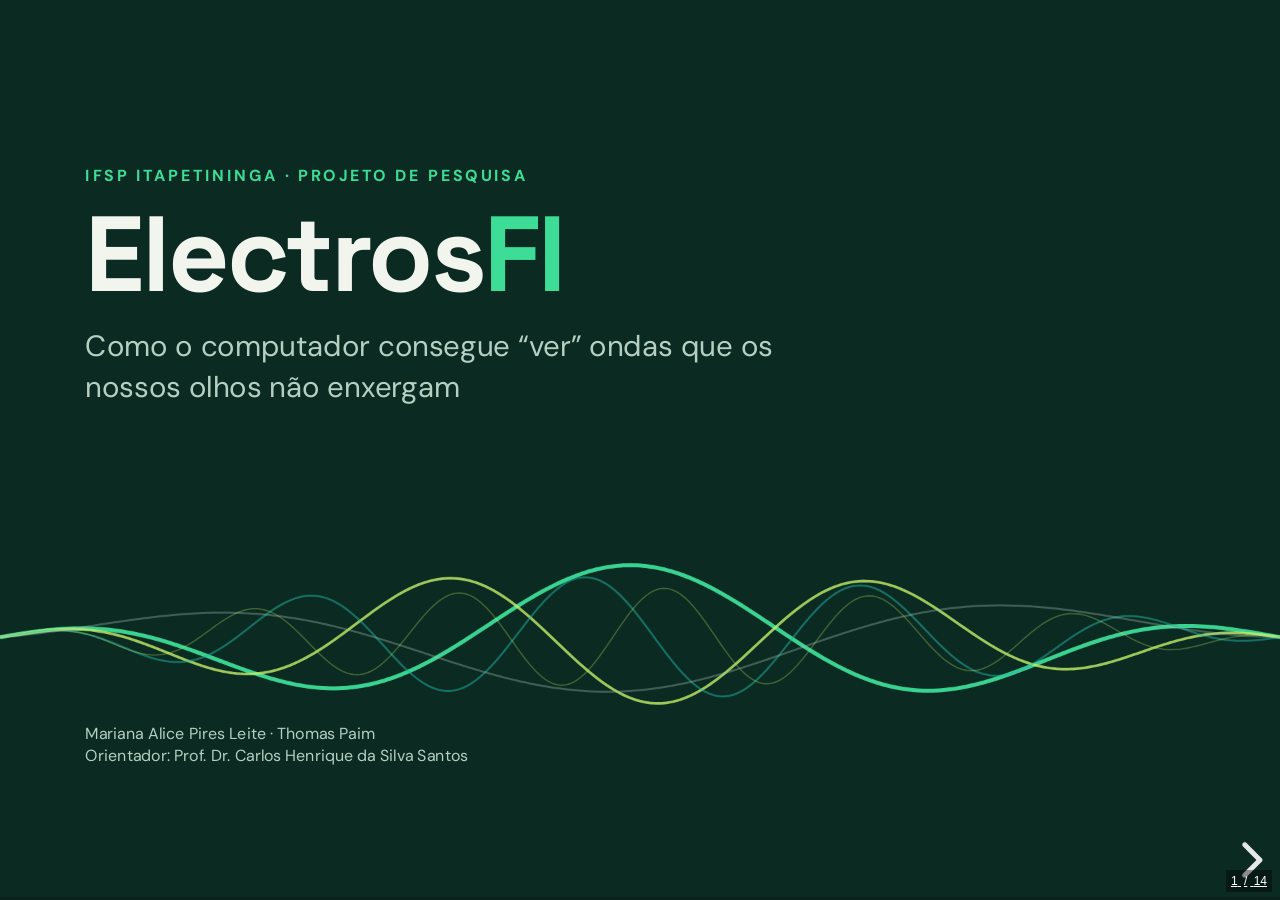
==== commit 08fe4967: "Atualizando nomes na capa" ====
--- a/apresentacao.html
+++ b/apresentacao.html
@@ -24,10 +24,10 @@
 
 <p class="subtitulo">Como o computador consegue “ver” ondas que os nossos olhos não enxergam</p>
 
-<p class="rodape">Mariana Alice Pires Leite (Pimeys) · Tecnologia em Sistemas para Internet</p>
-
-Note:
-(30 segundos) Oi gente, eu sou a Mariana, mas todo mundo me chama de Pimeys. Eu estudo Sistemas para Internet aqui no IFSP e faço parte de um projeto de pesquisa chamado ElectrosFI. Nos próximos quinze minutos eu vou mostrar como a gente faz o computador enxergar ondas que são invisíveis pra gente, e no final vocês vão ver ele funcionando de verdade.
+<p class="rodape">Mariana Alice Pires Leite · Thomas Paim<br>Orientador: Prof. Dr. Carlos Henrique da Silva Santos</p>
+
+Note:
+(30 segundos) Oi gente, eu sou a Mariana, mas todo mundo me chama de Pimeys. Eu estudo Sistemas para Internet aqui no IFSP e faço parte de um projeto de pesquisa chamado ElectrosFI. Nesta apresentação vou mostrar como a gente usa o computador para estudar ondas que são invisíveis pra gente.
 
 ---
 
@@ -253,32 +253,6 @@
 
 ---
 
-<!-- .slide: class="escuro" data-background-color="#0B2B22" -->
-
-<p class="eyebrow">Demonstração</p>
-
-## Agora é ao vivo!
-
-<div class="demo">
-<div class="demo-passos">
-<p class="destaque-menta">Prestem atenção em quatro coisas</p>
-<div class="item"><span class="passo">1</span><p>Na área de desenho, criamos um guia de onda reto</p></div>
-<div class="item"><span class="passo">2</span><p>Escolhemos o material e colocamos a fonte da onda</p></div>
-<div class="item"><span class="passo">3</span><p>Mandamos simular e vemos a onda presa no guia</p></div>
-<div class="item"><span class="passo">4</span><p>Abrimos o 3D, que ganha o eixo Z</p></div>
-</div>
-<div class="demo-janela">
-<p class="icone grande-icone">▶</p>
-<p>Trocar para a janela do ElectrosFI</p>
-<p class="nota">Se a rede cair, rodar o vídeo gravado</p>
-</div>
-</div>
-
-Note:
-(2 minutos e meio) Antes de trocar de janela, leio as quatro coisas que eles devem observar, assim a turma sabe o que procurar. Entro com o login e abro o modo 2D. Mostro as partes da tela, as ferramentas, a lista de objetos, a área de desenho, o painel de propriedades e os materiais. Desenho o guia de onda reto, escolho o material, coloco a fonte e mando simular. Quando aparecer o resultado, comparo com a animação do slide da malha, a onda presa dentro do guia. Se der tempo, mostro a fonte com e sem a camada PML, porque sem ela a onda bate na borda e volta, bagunçando tudo. Depois abro o 3D, mostro que a tela é igual mas agora tem o eixo Z, e rodo pra mostrar o resultado com o método dos elementos finitos. Plano B, deixar no computador um vídeo curto gravado das simulações, caso a internet ou o servidor não respondam na hora.
-
----
-
 <!-- .slide: class="claro" data-background-color="#F1F5EE" -->
 
 <p class="eyebrow">O que vem por aí</p>
@@ -299,38 +273,19 @@
 
 <!-- .slide: class="escuro" data-background-color="#0B2B22" -->
 
-<p class="eyebrow">Com a palavra, Thomas</p>
-
-## CUCO: o que é e como se aplica?
+<p class="eyebrow">Computação bioinspirada</p>
+
+## A natureza inspira a otimização
 
 <div class="grade g2">
-<div class="cartao realce"><h3>O que é o CUCO?</h3><p>Thomas apresenta a ideia e o papel do CUCO.</p></div>
-<div class="cartao"><h3>Como entra no ElectrosFI?</h3><p>Integração aos métodos numéricos do simulador para otimizar os cálculos.</p></div>
-</div>
-
-Note:
-(1 minuto) Passo a palavra ao Thomas para explicar, com suas próprias palavras, o que é o CUCO e que papel ele cumpre. Em seguida, ele mostra em que etapa dos métodos numéricos do ElectrosFI a integração acontece e como ela busca otimizar os cálculos. Se a integração ainda estiver em desenvolvimento, deixe claro que se trata de um trabalho em andamento.
-
----
-
-<!-- .slide: class="escuro" data-background-color="#0B2B22" -->
-
-<p class="eyebrow">Quem faz</p>
-
-## Pesquisa feita aqui no IFSP
-
-<div class="grade g3">
-<div class="cartao"><h3>Mariana (Pimeys)</h3><p>Estudante de TSI, bolsista de Iniciação Tecnológica do CNPq</p></div>
-<div class="cartao"><h3>Helber Henrique</h3><p>Estudante de TSI</p></div>
-<div class="cartao"><h3>Prof. Dr. Carlos Henrique</h3><p>Orientador do projeto</p></div>
-</div>
-
-<div class="linha-apoio"><span class="pill claro-pill">Apoio CNPq · FAPESP · SETEC/MEC</span><p>Apresentado no Congresso de Iniciação Científica do IFSP, no Congresso de Iniciação Científica da Unicamp e no CONICT</p></div>
-
-<p class="caveat">E vocês também podem fazer pesquisa aqui!</p>
-
-Note:
-(45 segundos) Apresento rapidinho quem faz o projeto. Eu, o Helber, que também estuda Sistemas para Internet, e o professor Carlos, que orienta a pesquisa. Minha bolsa é de Iniciação Tecnológica do CNPq e os servidores do cluster vieram de um financiamento da SETEC do MEC. O ElectrosFI já foi apresentado no congresso de iniciação científica aqui do campus, na Unicamp e no CONICT. A mensagem mais importante é que eu comecei como estudante igual a eles, e no IFSP dá pra entrar em projetos de pesquisa com bolsa. Vale falar pra procurarem os professores se tiverem interesse.
+<div class="cartao"><h3>O que é bioinspirado?</h3><p>É uma forma de resolver problemas usando ideias observadas na natureza para buscar boas soluções.</p></div>
+<div class="cartao realce"><h3>Como o CUCO se aplica?</h3><p>Inspirado nos cucos, o algoritmo testa soluções como ovos em ninhos e favorece as mais promissoras.</p></div>
+</div>
+
+<p class="lead">No ElectrosFI, Thomas está integrando o CUCO para otimizar os métodos numéricos das simulações.</p>
+
+Note:
+(1 minuto) Explico que algoritmos bioinspirados usam estratégias da natureza como inspiração para encontrar boas soluções. No CUCO, as soluções candidatas são comparadas com a imagem de ovos em ninhos: as mais promissoras seguem no processo e outras são testadas. Thomas apresenta como essa ideia está sendo integrada aos métodos numéricos do ElectrosFI para otimizá-los. A integração ainda está em desenvolvimento.
 
 ---
 
--- a/assets/tema.css
+++ b/assets/tema.css
@@ -131,25 +131,9 @@
 .cartao.solucao { border: 3px solid var(--acento-claro); flex-direction: row; align-items: center; }
 .cartao.solucao p { font-size: 32px; color: var(--texto-escuro) !important; }
 
-/* ---------- Demonstração ---------- */
-.demo { display: grid; grid-template-columns: 760px 1fr; gap: 64px; margin-top: 16px; }
-.destaque-menta { font-size: 32px; font-weight: 700; color: var(--menta); }
-.demo .item { display: flex; gap: 24px; align-items: baseline; margin-bottom: 20px; }
-.demo .item .passo { color: var(--lima) !important; }
-.demo .item p { margin: 0; font-size: 32px; }
-.demo-janela { display: flex; flex-direction: column; align-items: center; justify-content: center; gap: 16px; min-height: 520px; border: 3px dashed var(--menta); border-radius: 24px; background: var(--escuro-2); text-align: center; padding: 48px; }
-.demo-janela p { margin: 0; font-size: 32px; }
-.demo-janela .nota { color: var(--texto-suave-escuro); }
-.grande-icone { font-size: 96px !important; color: var(--menta); line-height: 1; }
-
 /* ---------- Próximos passos ---------- */
 .proximos .cartao { padding: 32px 36px; gap: 12px; }
 .proximos h3 { font-size: 36px; }
-
-/* ---------- Quem faz ---------- */
-.linha-apoio { display: flex; gap: 32px; align-items: center; }
-.linha-apoio .pill { white-space: nowrap; color: var(--escuro); }
-.linha-apoio p { margin: 0; font-size: 24px; color: var(--texto-suave-escuro); }
 
 /* ---------- Fragmentos (cliques) ---------- */
 .reveal .fragment { transition: all 0.35s ease; }
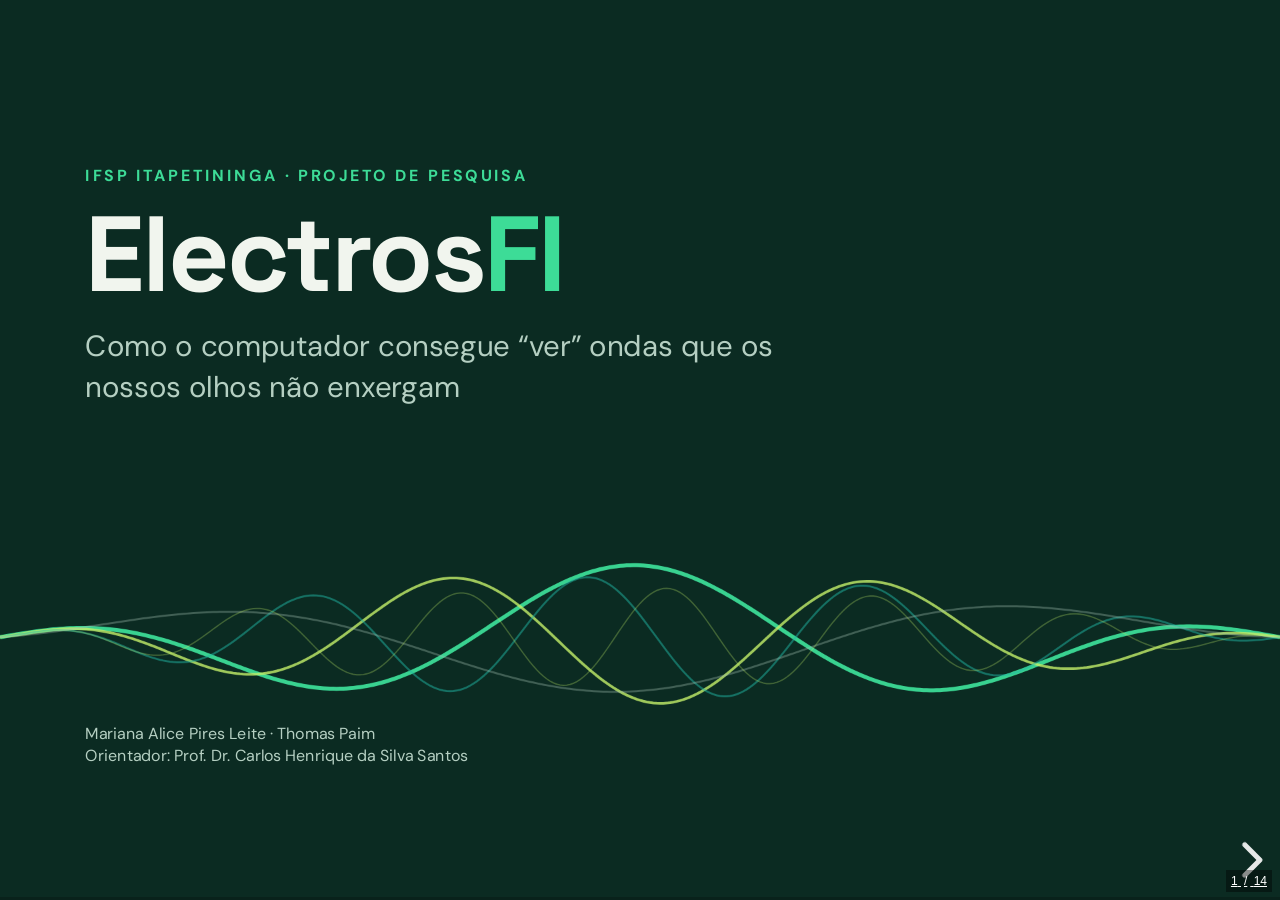
==== commit 44a2886e: "Removendo email" ====
--- a/apresentacao.html
+++ b/apresentacao.html
@@ -296,8 +296,6 @@
 <h1 class="titulo-capa">Obrigada!</h1>
 
 <p class="subtitulo menta forte">Perguntas?</p>
-
-<p class="contato">alice.mariana@aluno.ifsp.edu.br</p>
 
 <p class="rodape">ElectrosFI · IFSP Câmpus Itapetininga</p>
 
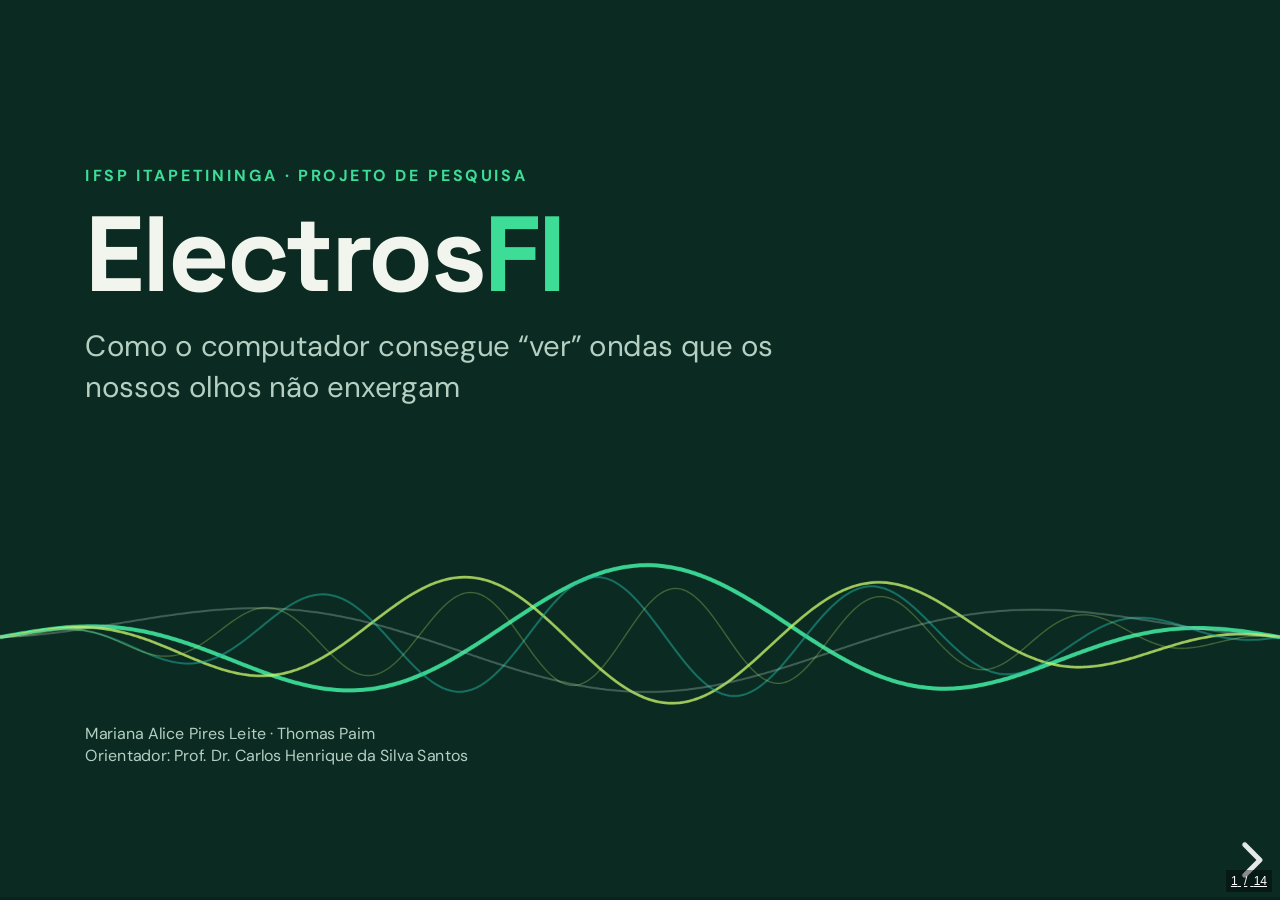
==== commit 89c60cb8: "Melhorando hiperlink" ====
--- a/apresentacao.html
+++ b/apresentacao.html
@@ -296,6 +296,8 @@
 <h1 class="titulo-capa">Obrigada!</h1>
 
 <p class="subtitulo menta forte">Perguntas?</p>
+
+<p class="contato"><a href="https://github.com/m4halic3/apresentacao-electrosfi">Acesse os slides no GitHub</a></p>
 
 <p class="rodape">ElectrosFI · IFSP Câmpus Itapetininga</p>
 
--- a/assets/tema.css
+++ b/assets/tema.css
@@ -70,6 +70,7 @@
 .subtitulo { font-size: 44px; max-width: 1150px; color: var(--texto-suave-escuro); }
 .subtitulo.forte { font-family: var(--fonte-titulo); font-size: 72px; }
 .contato { font-size: 32px; color: var(--texto-suave-escuro); }
+.reveal .contato a, .reveal .contato a:visited, .reveal .contato a:hover, .reveal .contato a:focus { color: #fff; }
 .rodape { position: absolute !important; left: 128px; bottom: 64px; font-size: 24px; color: var(--texto-suave-escuro); margin: 0 !important; }
 
 /* ---------- Grades e cartões ---------- */
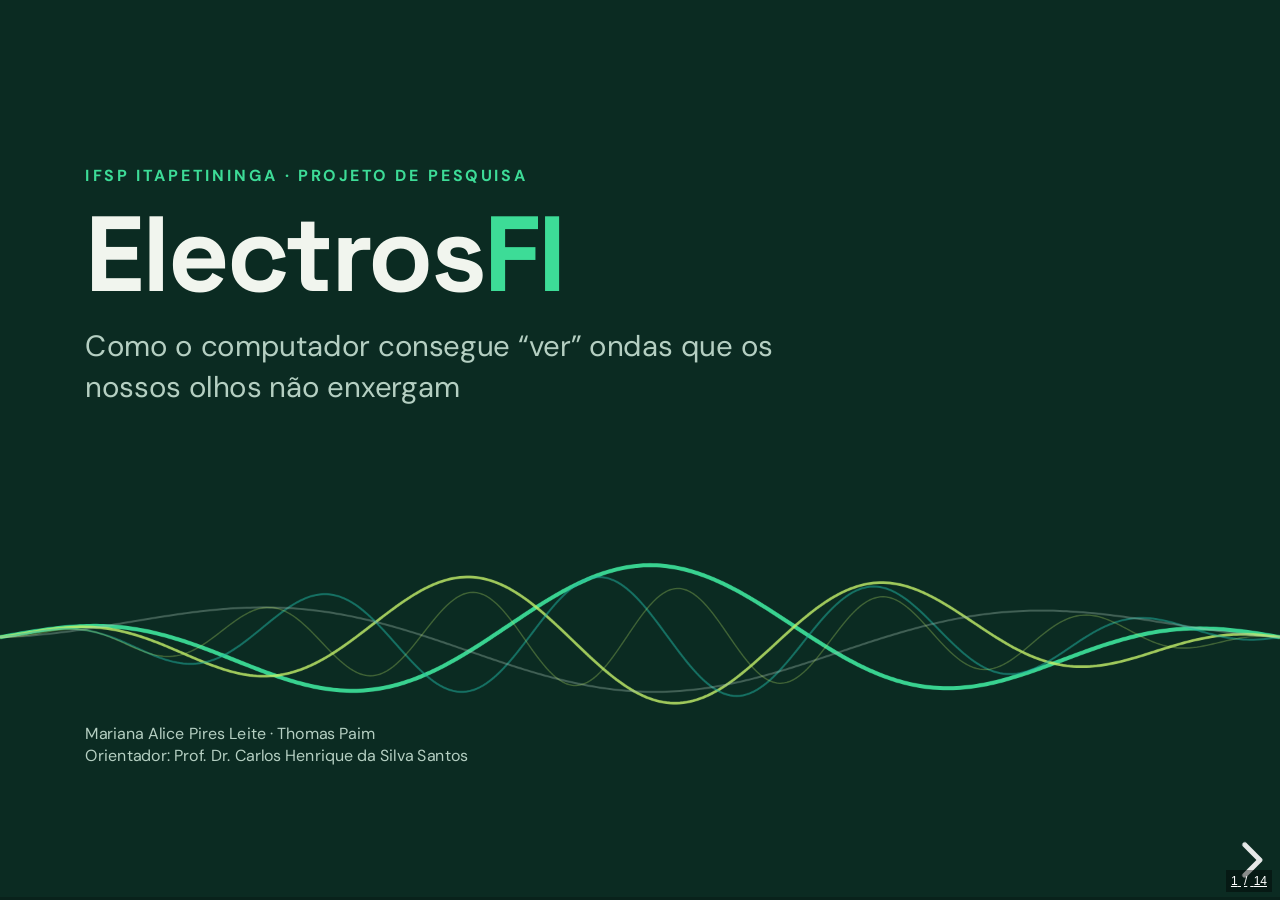
==== commit 2e73011d: "Adicionando linkedin" ====
--- a/apresentacao.html
+++ b/apresentacao.html
@@ -298,6 +298,11 @@
 <p class="subtitulo menta forte">Perguntas?</p>
 
 <p class="contato"><a href="https://github.com/m4halic3/apresentacao-electrosfi">Acesse os slides no GitHub</a></p>
+
+<div class="qr-contatos">
+<a class="qr" href="https://www.linkedin.com/in/mariana-alice"><img src="assets/qr/linkedin-mariana.svg" alt="QR code do LinkedIn da Mariana"><span>Mariana</span><small>/in/mariana-alice</small></a>
+<a class="qr" href="https://www.linkedin.com/in/thomaspaim"><img src="assets/qr/linkedin-thomas.svg" alt="QR code do LinkedIn do Thomas"><span>Thomas</span><small>/in/thomaspaim</small></a>
+</div>
 
 <p class="rodape">ElectrosFI · IFSP Câmpus Itapetininga</p>
 
--- a/assets/tema.css
+++ b/assets/tema.css
@@ -72,6 +72,11 @@
 .contato { font-size: 32px; color: var(--texto-suave-escuro); }
 .reveal .contato a, .reveal .contato a:visited, .reveal .contato a:hover, .reveal .contato a:focus { color: #fff; }
 .rodape { position: absolute !important; left: 128px; bottom: 64px; font-size: 24px; color: var(--texto-suave-escuro); margin: 0 !important; }
+.qr-contatos { position: absolute !important; right: 128px; top: 50%; transform: translateY(-50%); display: flex; gap: 40px; }
+.reveal .qr { display: flex; flex-direction: column; align-items: center; gap: 8px; padding: 28px; background: var(--escuro-2); border: 2px solid var(--borda-escura); border-radius: 24px; color: var(--claro); text-decoration: none; }
+.reveal .qr img { display: block; width: 260px; height: 260px; margin: 0 0 12px; border-radius: 12px; background: #fff; }
+.qr span { font-family: var(--fonte-titulo); font-size: 36px; font-weight: 700; }
+.qr small { font-size: 22px; color: var(--texto-suave-escuro); }
 
 /* ---------- Grades e cartões ---------- */
 .grade { display: grid; gap: 32px; margin: 16px 0 40px; }
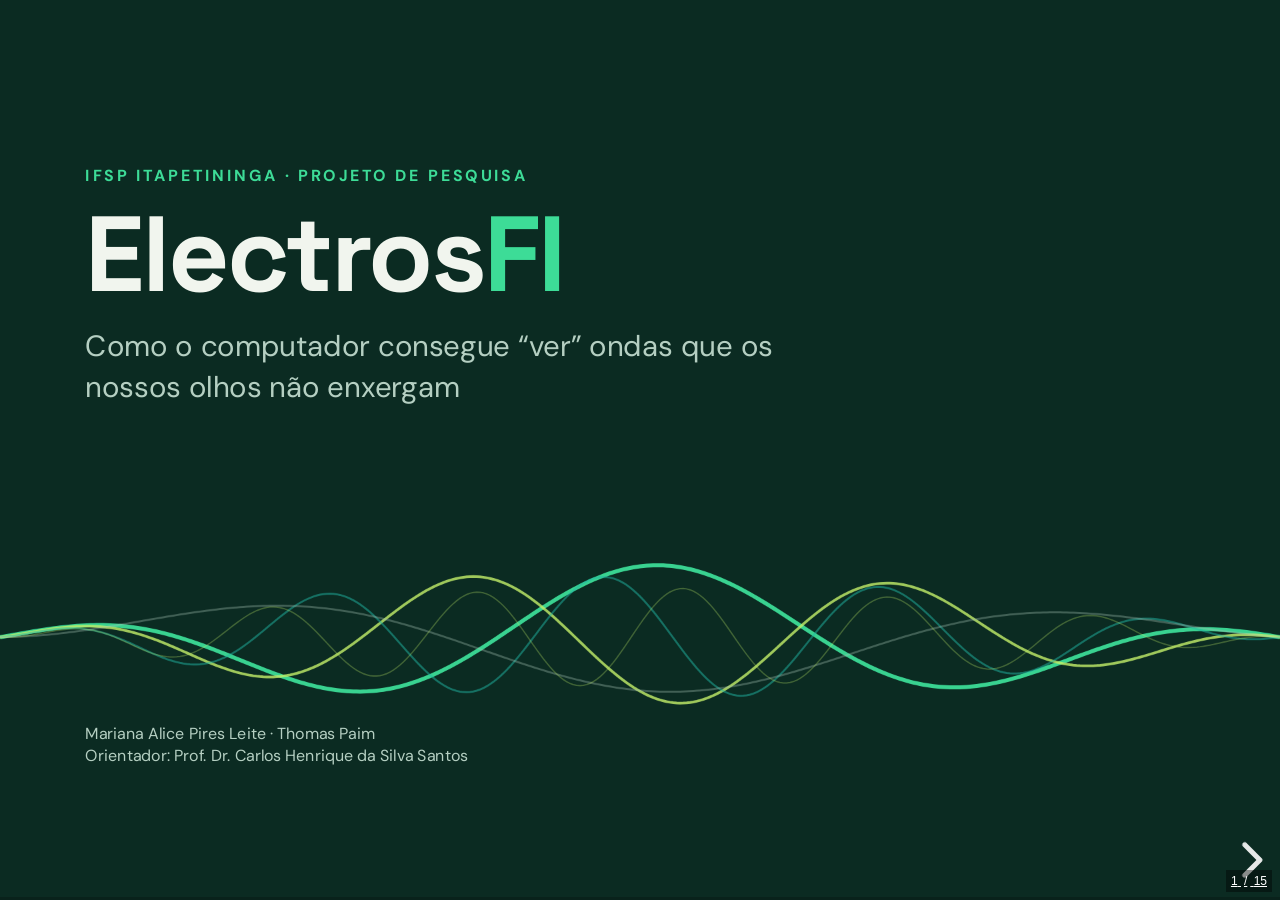
==== commit d4bc6362: "Adicionando slide de demonstração" ====
--- a/apresentacao.html
+++ b/apresentacao.html
@@ -286,6 +286,15 @@
 
 Note:
 (1 minuto) Explico que algoritmos bioinspirados usam estratégias da natureza como inspiração para encontrar boas soluções. No CUCO, as soluções candidatas são comparadas com a imagem de ovos em ninhos: as mais promissoras seguem no processo e outras são testadas. Thomas apresenta como essa ideia está sendo integrada aos métodos numéricos do ElectrosFI para otimizá-los. A integração ainda está em desenvolvimento.
+
+---
+
+<!-- .slide: class="destaque so-titulo" data-background-color="#3DDC97" -->
+
+<h1 class="titulo-capa">Demonstração</h1>
+
+Note:
+Saio da apresentação e abro o ElectrosFI no navegador para mostrar a plataforma funcionando.
 
 ---
 
--- a/assets/tema.css
+++ b/assets/tema.css
@@ -72,6 +72,7 @@
 .contato { font-size: 32px; color: var(--texto-suave-escuro); }
 .reveal .contato a, .reveal .contato a:visited, .reveal .contato a:hover, .reveal .contato a:focus { color: #fff; }
 .rodape { position: absolute !important; left: 128px; bottom: 64px; font-size: 24px; color: var(--texto-suave-escuro); margin: 0 !important; }
+.reveal .slides section.so-titulo { display: flex !important; align-items: center; justify-content: center; }
 .qr-contatos { position: absolute !important; right: 128px; top: 50%; transform: translateY(-50%); display: flex; gap: 40px; }
 .reveal .qr { display: flex; flex-direction: column; align-items: center; gap: 8px; padding: 28px; background: var(--escuro-2); border: 2px solid var(--borda-escura); border-radius: 24px; color: var(--claro); text-decoration: none; }
 .reveal .qr img { display: block; width: 260px; height: 260px; margin: 0 0 12px; border-radius: 12px; background: #fff; }
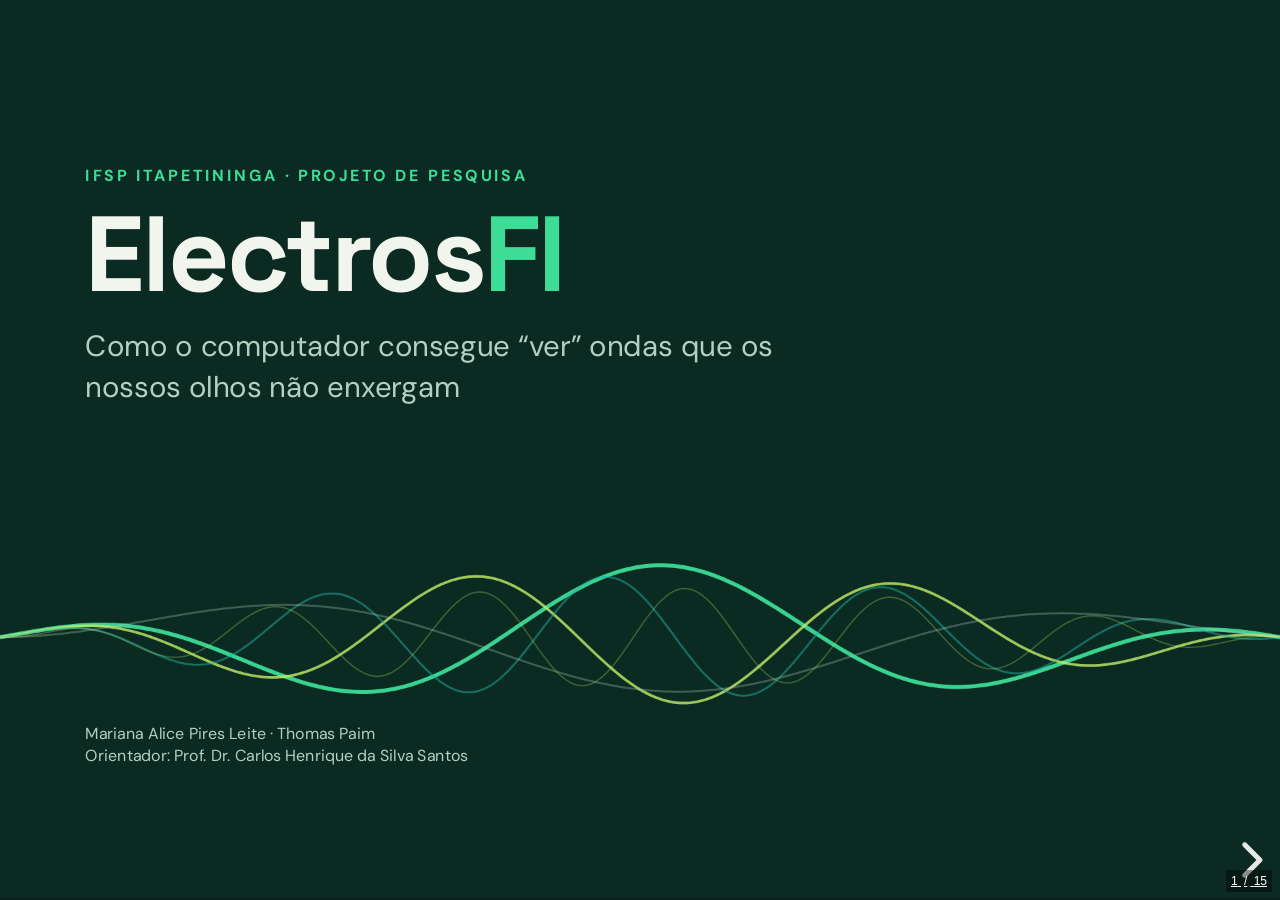
==== commit a6d36355: "Refinando os slides" ====
--- a/apresentacao.html
+++ b/apresentacao.html
@@ -260,14 +260,12 @@
 ## Próximos passos
 
 <div class="grade g2 proximos">
-<div class="cartao"><p class="passo">1</p><h3>Rodar no cluster de verdade</h3><p>Adaptar a parte que faz as contas para usar o Apptainer e o Slurm, aproveitando os servidores que já foram testados.</p></div>
-<div class="cartao realce"><p class="passo">2</p><h3>Otimizar os métodos numéricos</h3><p>O <b>Thomas</b> está integrando o <b>CUCO</b> para otimizar os métodos numéricos do ElectrosFI.</p></div>
-<div class="cartao"><p class="passo">3</p><h3>Código aberto</h3><p>Publicar o repositório no GitHub para outras pessoas usarem, conferirem e ajudarem, seguindo a Ciência Aberta.</p></div>
-<div class="cartao"><p class="passo">4</p><h3>Aberto para a comunidade</h3><p>Disponibilizar o simulador para estudantes e pesquisadores usarem direto do navegador.</p></div>
-</div>
-
-Note:
-(1 minuto) Pra fechar a parte técnica, conto o que vem agora. O primeiro passo é adaptar a parte do ElectrosFI que faz as contas pra rodar no cluster usando o Apptainer e o Slurm, e também estamos avaliando ambientes Conda. Em paralelo, o Thomas está integrando o CUCO pra otimizar os métodos numéricos do simulador — ele vai explicar melhor no próximo slide. Também queremos publicar o código no GitHub, porque toda a documentação já foi pensada pra que outras pessoas consigam continuar o projeto, e no fim deixar o simulador disponível pra estudantes e pesquisadores usarem direto pelo navegador.
+<div class="cartao"><p class="passo">1</p><h3>Validar e testar no cluster</h3><p>Executar testes do ElectrosFI no cluster e validar os resultados das simulações.</p></div>
+<div class="cartao realce"><p class="passo">2</p><h3>Integrar o Cuckoo Search</h3><p>Concluir a integração do algoritmo para otimizar os métodos numéricos do ElectrosFI.</p></div>
+</div>
+
+Note:
+(1 minuto) Pra fechar a parte técnica, conto os próximos passos: validar os resultados e testar o ElectrosFI no cluster. Em paralelo, o Thomas está concluindo a integração do Cuckoo Search para otimizar os métodos numéricos do simulador — ele vai explicar melhor no próximo slide. A integração ainda está em desenvolvimento.
 
 ---
 
@@ -279,13 +277,13 @@
 
 <div class="grade g2">
 <div class="cartao"><h3>O que é bioinspirado?</h3><p>É uma forma de resolver problemas usando ideias observadas na natureza para buscar boas soluções.</p></div>
-<div class="cartao realce"><h3>Como o CUCO se aplica?</h3><p>Inspirado nos cucos, o algoritmo testa soluções como ovos em ninhos e favorece as mais promissoras.</p></div>
-</div>
-
-<p class="lead">No ElectrosFI, Thomas está integrando o CUCO para otimizar os métodos numéricos das simulações.</p>
-
-Note:
-(1 minuto) Explico que algoritmos bioinspirados usam estratégias da natureza como inspiração para encontrar boas soluções. No CUCO, as soluções candidatas são comparadas com a imagem de ovos em ninhos: as mais promissoras seguem no processo e outras são testadas. Thomas apresenta como essa ideia está sendo integrada aos métodos numéricos do ElectrosFI para otimizá-los. A integração ainda está em desenvolvimento.
+<div class="cartao realce"><h3>Como funciona o Cuckoo Search?</h3><p>Inspirado em estratégias de nidificação observadas na natureza, o algoritmo testa soluções como ovos em ninhos e favorece as mais promissoras.</p></div>
+</div>
+
+<p class="lead">No ElectrosFI, Thomas está integrando o Cuckoo Search para otimizar os métodos numéricos das simulações.</p>
+
+Note:
+(1 minuto) Explico que algoritmos bioinspirados usam estratégias da natureza como inspiração para encontrar boas soluções. No Cuckoo Search, as soluções candidatas são comparadas com a imagem de ovos em ninhos: as mais promissoras seguem no processo e outras são testadas. Thomas apresenta como essa ideia está sendo integrada aos métodos numéricos do ElectrosFI para otimizá-los. A integração ainda está em desenvolvimento.
 
 ---
 
